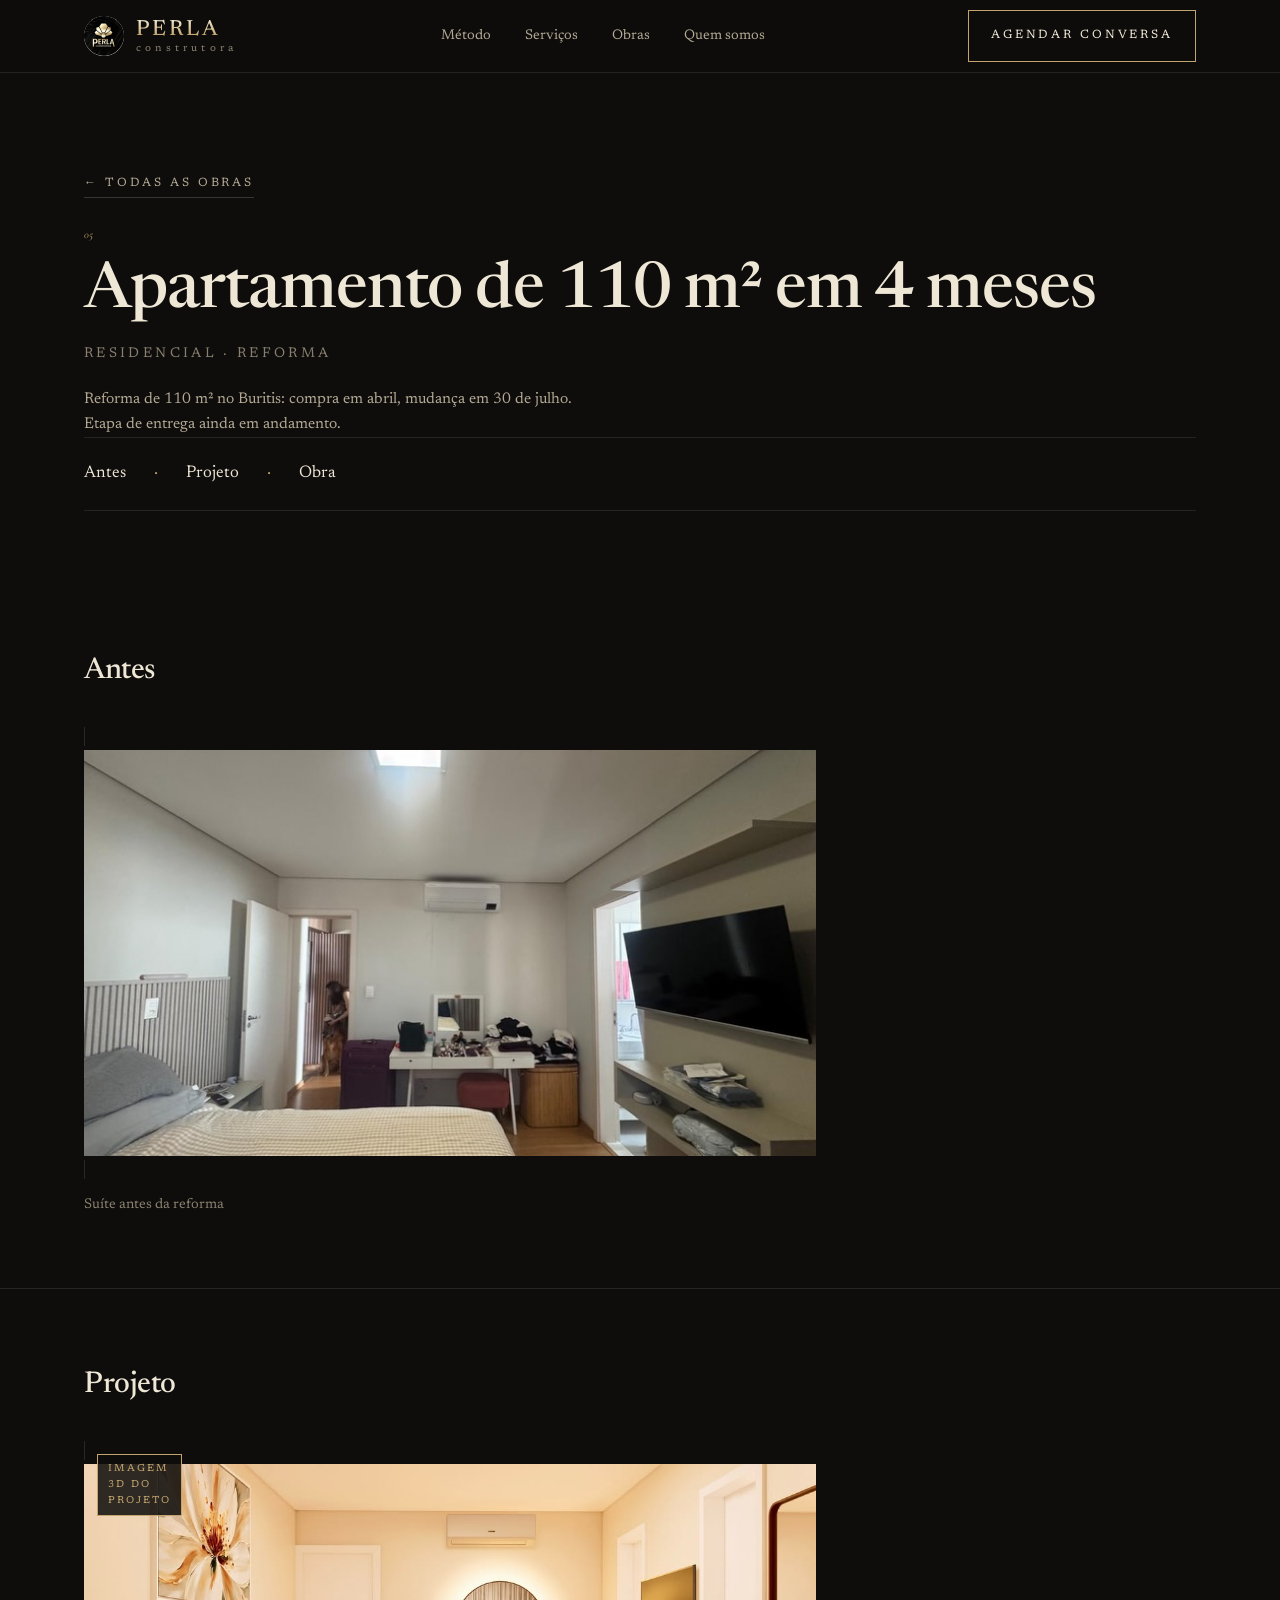
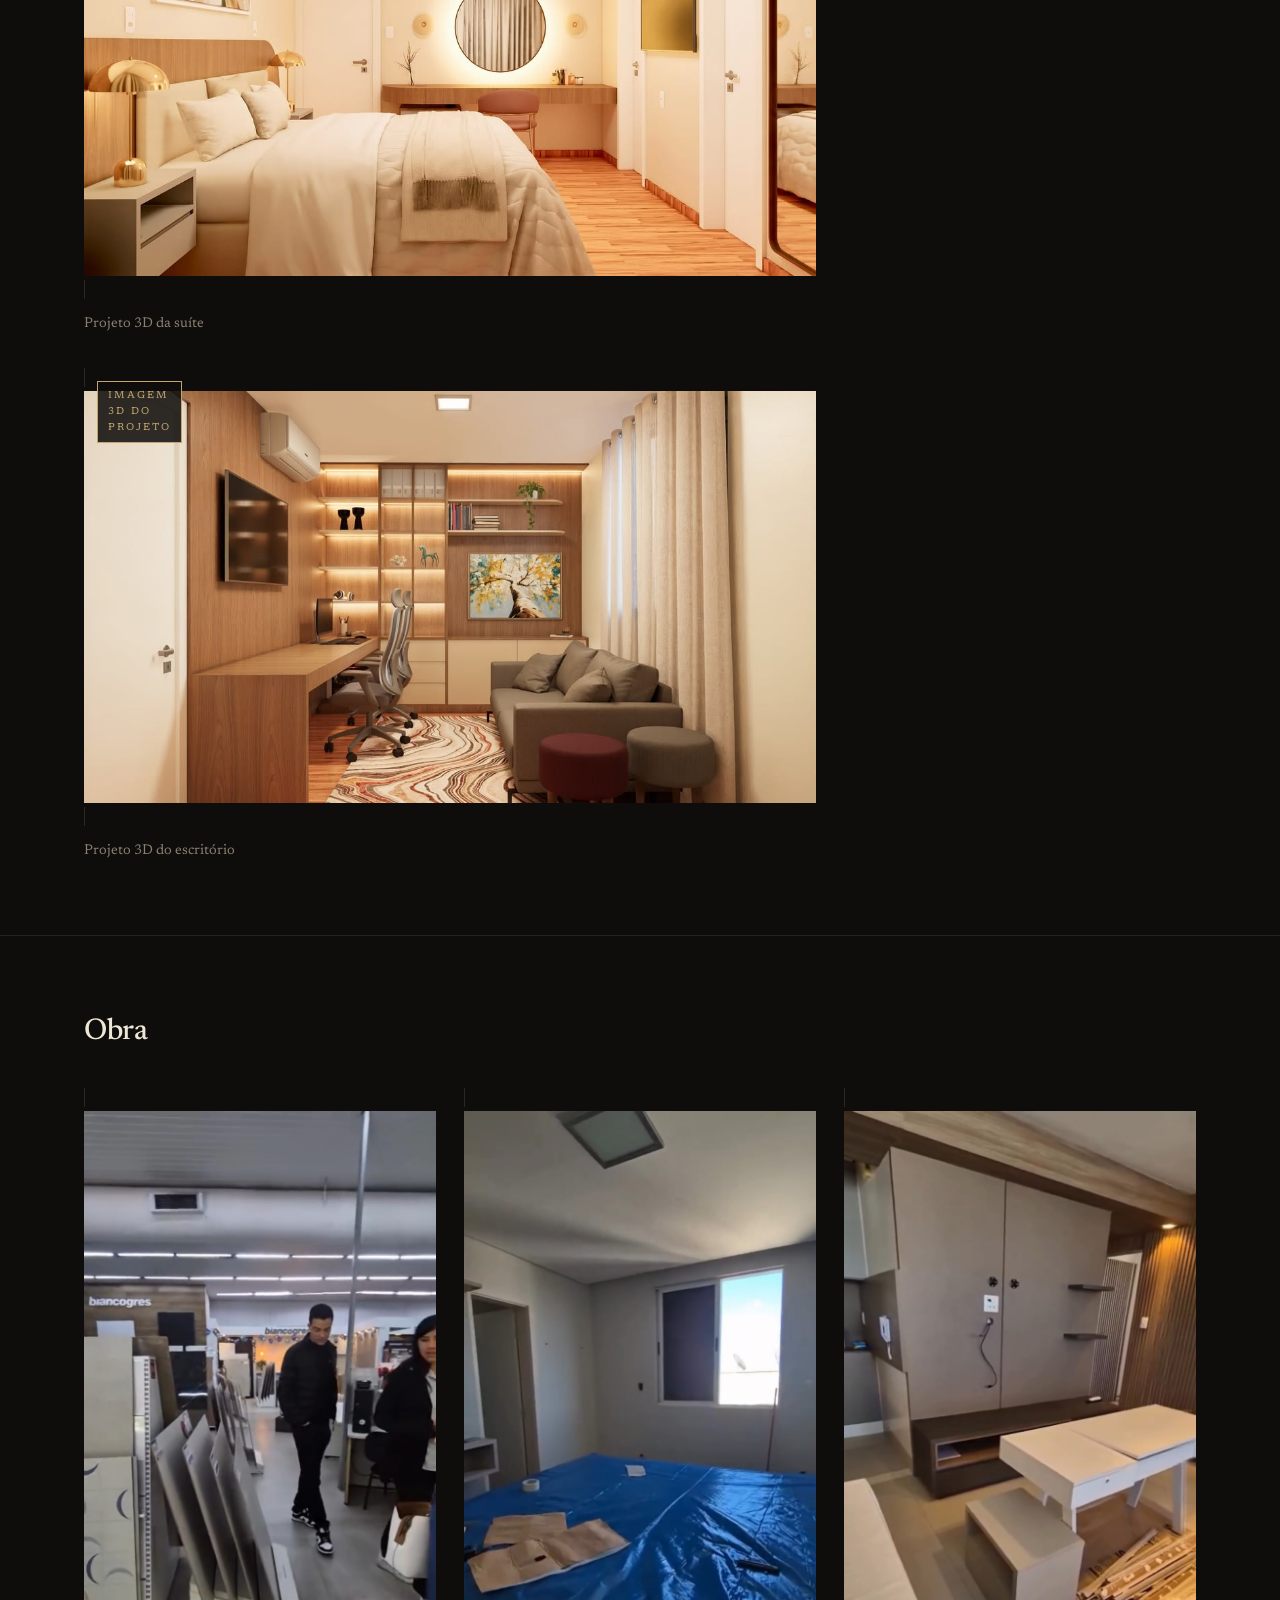
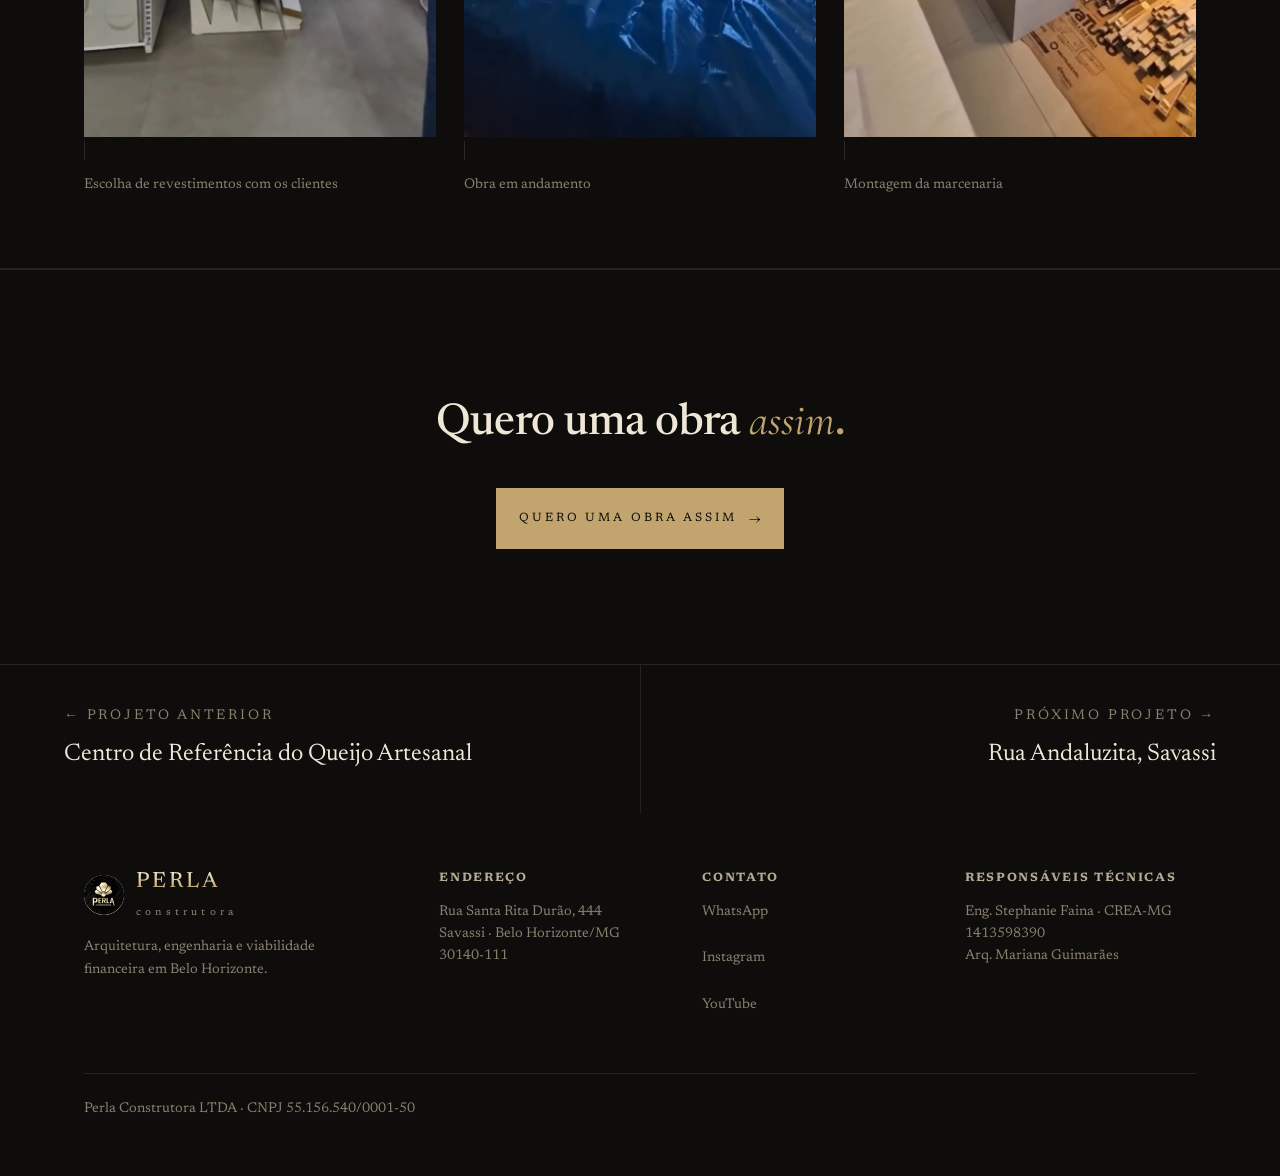
==== obras/apartamento-110m2-buritis/index.html @ ca236e44 "Implementa páginas de projeto (/obras/{slug}) e corrige mistura de fotos apontada pela Stephanie - p" ====
<!doctype html>
<html lang="pt-BR">
<head>
<meta charset="utf-8">
<meta name="viewport" content="width=device-width, initial-scale=1, viewport-fit=cover">
<meta name="robots" content="noindex, nofollow">
<title>Apartamento de 110 m² em 4 meses | Perla Construtora</title>
<meta name="description" content="Reforma de 110 m² no Buritis: compra em abril, mudança em 30 de julho. Etapa de entrega ainda em andamento.">
<meta name="theme-color" content="#0E0D0C">
<link rel="icon" type="image/png" sizes="32x32" href="../../assets/img/brand/favicon-32.png">
<link rel="apple-touch-icon" sizes="180x180" href="../../assets/img/brand/favicon-180.png">
<link rel="preconnect" href="https://fonts.googleapis.com">
<link rel="preconnect" href="https://fonts.gstatic.com" crossorigin>
<link rel="stylesheet" href="https://fonts.googleapis.com/css2?family=Cormorant+Garamond:ital,wght@1,400;1,500&family=Newsreader:ital,opsz,wght@0,6..72,400;0,6..72,500;0,6..72,600;1,6..72,400&display=swap">
<link rel="stylesheet" href="../../assets/css/obra.css">
</head>
<body>
<nav class="nav" aria-label="Principal">
  <div class="shell">
    <a href="../../index.html" class="wordmark" aria-label="Perla Construtora">
      <picture><source srcset="../../assets/img/brand/logo-perla-icon.webp" type="image/webp"><img src="../../assets/img/brand/logo-perla-icon.jpg" alt="Perla Construtora" width="40" height="40" loading="eager"></picture>
      <span class="txt"><b>PERLA</b><span class="sub">construtora</span></span>
    </a>
    <ul>
      <li><a href="../../index.html#metodo">Método</a></li>
      <li><a href="../../index.html#servicos">Serviços</a></li>
      <li><a href="../../index.html#obras">Obras</a></li>
      <li><a href="../../index.html#quem-somos">Quem somos</a></li>
    </ul>
    <a class="btn" href="https://wa.me/5531999203886" target="_blank" rel="noopener">Agendar conversa</a>
    <button class="nav-burger" type="button" aria-expanded="false" aria-controls="nav-mobile" aria-label="Abrir menu"><span></span><span></span><span></span></button>
  </div>
</nav>
<div class="nav-mobile" id="nav-mobile">
  <ul>
    <li><a href="../../index.html#metodo">Método</a></li>
    <li><a href="../../index.html#servicos">Serviços</a></li>
    <li><a href="../../index.html#obras">Obras</a></li>
    <li><a href="../../index.html#quem-somos">Quem somos</a></li>
  </ul>
  <a class="btn solid" href="https://wa.me/5531999203886" target="_blank" rel="noopener">Agendar conversa <span class="arr">→</span></a>
</div>

<header class="obra-topo">
  <div class="shell">
    <a class="link voltar" href="../../index.html#obras">← Todas as obras</a>
    <p class="label dim"><span class="it">05</span></p>
    <h1>Apartamento de 110 m² em 4 meses</h1>
    <span class="t">Residencial · Reforma</span>
    <p class="resumo">Reforma de 110 m² no Buritis: compra em abril, mudança em 30 de julho. Etapa de entrega ainda em andamento.</p>
  </div>
  <div class="shell">
    <nav class="timeline" aria-label="Etapas do projeto">
      <a href="#etapa-antes">Antes</a>
      <span class="dot">·</span>
      <a href="#etapa-projeto">Projeto</a>
      <span class="dot">·</span>
      <a href="#etapa-obra">Obra</a>
    </nav>
  </div>
</header>

<section class="etapa-bloco" id="etapa-antes" data-reveal>
      <div class="shell">
        <h2>Antes</h2>
        <div class="etapa-grid">
        <figure class="h" data-lightbox-index="0">
          <span class="frame"><img src="../../projetos/05-apartamento-110m2-buritis/01-antes-suite-antes-da-reforma.jpg" alt="Apartamento de 110 m² em 4 meses — Suíte antes da reforma" width="720" height="400" loading="lazy"></span>
          <figcaption>Suíte antes da reforma</figcaption>
        </figure>
        </div>
      </div>
    </section>

<section class="etapa-bloco" id="etapa-projeto" data-reveal>
      <div class="shell">
        <h2>Projeto</h2>
        <div class="etapa-grid">
        <figure class="h" data-lightbox-index="1">
          <span class="frame"><span class="selo-3d">Imagem 3D do projeto</span><img src="../../projetos/05-apartamento-110m2-buritis/02-projeto-projeto-3d-da-suite.jpg" alt="Apartamento de 110 m² em 4 meses — Projeto 3D da suíte" width="1080" height="608" loading="eager" fetchpriority="high"></span>
          <figcaption>Projeto 3D da suíte</figcaption>
        </figure>
        <figure class="h" data-lightbox-index="2">
          <span class="frame"><span class="selo-3d">Imagem 3D do projeto</span><img src="../../projetos/05-apartamento-110m2-buritis/03-projeto-projeto-3d-do-escritorio.jpg" alt="Apartamento de 110 m² em 4 meses — Projeto 3D do escritório" width="1080" height="608" loading="lazy"></span>
          <figcaption>Projeto 3D do escritório</figcaption>
        </figure>
        </div>
      </div>
    </section>

<section class="etapa-bloco" id="etapa-obra" data-reveal>
      <div class="shell">
        <h2>Obra</h2>
        <div class="etapa-grid">
        <figure class="v" data-lightbox-index="3">
          <span class="frame"><img src="../../projetos/05-apartamento-110m2-buritis/04-obra-escolha-de-revestimentos-com-os-clientes.jpg" alt="Apartamento de 110 m² em 4 meses — Escolha de revestimentos com os clientes" width="720" height="1280" loading="lazy"></span>
          <figcaption>Escolha de revestimentos com os clientes</figcaption>
        </figure>
        <figure class="v" data-lightbox-index="4">
          <span class="frame"><img src="../../projetos/05-apartamento-110m2-buritis/05-obra-obra-em-andamento.jpg" alt="Apartamento de 110 m² em 4 meses — Obra em andamento" width="720" height="1280" loading="lazy"></span>
          <figcaption>Obra em andamento</figcaption>
        </figure>
        <figure class="v" data-lightbox-index="5">
          <span class="frame"><img src="../../projetos/05-apartamento-110m2-buritis/06-obra-montagem-da-marcenaria.jpg" alt="Apartamento de 110 m² em 4 meses — Montagem da marcenaria" width="720" height="1280" loading="lazy"></span>
          <figcaption>Montagem da marcenaria</figcaption>
        </figure>
        </div>
      </div>
    </section>

<section class="obra-cta">
  <div class="shell" data-reveal>
    <h2>Quero uma obra <span class="it">assim</span><span class="dot">.</span></h2>
    <a class="btn solid" href="https://wa.me/5531999203886" target="_blank" rel="noopener">Quero uma obra assim <span class="arr">→</span></a>
  </div>
</section>

<nav class="obra-prox" aria-label="Outros projetos">
  <a href="../centro-referencia-queijo-artesanal/index.html"><span class="lbl">← Projeto anterior</span><span class="tt">Centro de Referência do Queijo Artesanal</span></a>
  <a href="../rua-andaluzita-savassi/index.html"><span class="lbl">Próximo projeto →</span><span class="tt">Rua Andaluzita, Savassi</span></a>
</nav>

<footer>
  <div class="shell">
    <div><a href="../../index.html" class="wordmark"><picture><source srcset="../../assets/img/brand/logo-perla-icon.webp" type="image/webp"><img src="../../assets/img/brand/logo-perla-icon.jpg" alt="Perla Construtora" width="40" height="40" loading="lazy"></picture><span class="txt"><b>PERLA</b><span class="sub">construtora</span></span></a><p style="margin-top:18px;max-width:30ch">Arquitetura, engenharia e viabilidade financeira em Belo Horizonte.</p></div>
    <div><b>Endereço</b>Rua Santa Rita Durão, 444<br>Savassi · Belo Horizonte/MG<br>30140-111</div>
    <div><b>Contato</b><a href="https://wa.me/5531999203886" target="_blank" rel="noopener">WhatsApp</a><br><a href="https://www.instagram.com/perlaconstrutora/" target="_blank" rel="noopener">Instagram</a><br><a href="https://youtube.com/@perlaconstrutora" target="_blank" rel="noopener">YouTube</a></div>
    <div><b>Responsáveis técnicas</b>Eng. Stephanie Faina · CREA-MG 1413598390<br>Arq. Mariana Guimarães</div>
    <div class="legal"><span>Perla Construtora LTDA · CNPJ 55.156.540/0001-50</span></div>
  </div>
</footer>

<div class="lightbox" id="lightbox" role="dialog" aria-modal="true" aria-label="Galeria em tela cheia">
  <button class="fechar" type="button" aria-label="Fechar">✕</button>
  <button class="seta prev" type="button" aria-label="Foto anterior">‹</button>
  <figure>
    <img id="lightbox-img" alt="">
    <figcaption id="lightbox-caption"><span id="lightbox-legenda"></span><span class="etapa" id="lightbox-etapa"></span></figcaption>
  </figure>
  <button class="seta next" type="button" aria-label="Próxima foto">›</button>
  <div class="contador" id="lightbox-contador"></div>
</div>

<script id="fotos-data" type="application/json">[{"src":"../../projetos/05-apartamento-110m2-buritis/01-antes-suite-antes-da-reforma.jpg","legenda":"Suíte antes da reforma","etapa":"Antes"},{"src":"../../projetos/05-apartamento-110m2-buritis/02-projeto-projeto-3d-da-suite.jpg","legenda":"Projeto 3D da suíte","etapa":"Projeto"},{"src":"../../projetos/05-apartamento-110m2-buritis/03-projeto-projeto-3d-do-escritorio.jpg","legenda":"Projeto 3D do escritório","etapa":"Projeto"},{"src":"../../projetos/05-apartamento-110m2-buritis/04-obra-escolha-de-revestimentos-com-os-clientes.jpg","legenda":"Escolha de revestimentos com os clientes","etapa":"Obra"},{"src":"../../projetos/05-apartamento-110m2-buritis/05-obra-obra-em-andamento.jpg","legenda":"Obra em andamento","etapa":"Obra"},{"src":"../../projetos/05-apartamento-110m2-buritis/06-obra-montagem-da-marcenaria.jpg","legenda":"Montagem da marcenaria","etapa":"Obra"}]</script>
<script>
// Revelação ao rolar — mesmo mecanismo do index.html
if (window.matchMedia('(prefers-reduced-motion: no-preference)').matches && 'IntersectionObserver' in window) {
  var io = new IntersectionObserver(function (entries) {
    entries.forEach(function (entry) {
      if (entry.isIntersecting) { entry.target.classList.add('in'); io.unobserve(entry.target); }
    });
  }, { threshold: 0.1, rootMargin: '0px 0px -8% 0px' });
  document.querySelectorAll('[data-reveal]').forEach(function (el) { io.observe(el); });
} else {
  document.querySelectorAll('[data-reveal]').forEach(function (el) { el.classList.add('in'); });
}
</script>
<script>
// Menu mobile — idêntico ao index.html
(function () {
  var burger = document.querySelector('.nav-burger');
  var panel = document.getElementById('nav-mobile');
  if (!burger || !panel) return;
  function close() { burger.setAttribute('aria-expanded', 'false'); panel.classList.remove('open'); document.body.classList.remove('nav-open'); }
  function open() { burger.setAttribute('aria-expanded', 'true'); panel.classList.add('open'); document.body.classList.add('nav-open'); }
  burger.addEventListener('click', function () { if (panel.classList.contains('open')) close(); else open(); });
  panel.querySelectorAll('a').forEach(function (a) { a.addEventListener('click', close); });
  document.addEventListener('keydown', function (e) { if (e.key === 'Escape') close(); });
  document.addEventListener('click', function (e) { if (panel.classList.contains('open') && !panel.contains(e.target) && e.target !== burger && !burger.contains(e.target)) close(); });
  window.addEventListener('resize', function () { if (window.innerWidth > 900) close(); });
})();
</script>
<script>
// Lightbox — tela cheia, setas + teclado, Esc fecha, contador "n / total", legenda e etapa.
(function () {
  var fotos = JSON.parse(document.getElementById('fotos-data').textContent);
  var lb = document.getElementById('lightbox');
  var img = document.getElementById('lightbox-img');
  var legenda = document.getElementById('lightbox-legenda');
  var etapaEl = document.getElementById('lightbox-etapa');
  var contador = document.getElementById('lightbox-contador');
  var atual = 0;

  function mostrar(i) {
    atual = (i + fotos.length) % fotos.length;
    var f = fotos[atual];
    img.src = f.src;
    img.alt = f.legenda;
    legenda.textContent = f.legenda;
    etapaEl.textContent = f.etapa;
    contador.textContent = (atual + 1) + ' / ' + fotos.length;
  }
  function abrir(i) { mostrar(i); lb.classList.add('open'); document.body.classList.add('nav-open'); }
  function fechar() { lb.classList.remove('open'); document.body.classList.remove('nav-open'); }

  document.querySelectorAll('[data-lightbox-index]').forEach(function (fig) {
    fig.querySelector('img').addEventListener('click', function () {
      abrir(parseInt(fig.getAttribute('data-lightbox-index'), 10));
    });
  });
  lb.querySelector('.fechar').addEventListener('click', fechar);
  lb.querySelector('.prev').addEventListener('click', function () { mostrar(atual - 1); });
  lb.querySelector('.next').addEventListener('click', function () { mostrar(atual + 1); });
  lb.addEventListener('click', function (e) { if (e.target === lb) fechar(); });
  document.addEventListener('keydown', function (e) {
    if (!lb.classList.contains('open')) return;
    if (e.key === 'Escape') fechar();
    if (e.key === 'ArrowLeft') mostrar(atual - 1);
    if (e.key === 'ArrowRight') mostrar(atual + 1);
  });
})();
</script>
</body>
</html>
---- assets/css/obra.css ----
/* ============ SISTEMA PERLA · páginas de projeto (/obras/{slug}) ============ */
/* Tokens e nav/footer/botão são os mesmos do index.html — copiados aqui porque o site não usa
   build step nem CSS compartilhado por import; qualquer mudança de marca no index.html precisa
   ser replicada aqui manualmente (ver CLAUDE.md / PROGRESS.md). */
:root{
  color-scheme: dark;
  --onix:#0E0D0C; --onix-2:#141210;
  --perola:#EFE7D6; --perola-2:#B3A994; --perola-3:#89806F;
  --ouro:#C2A56E; --ouro-deep:#9C8A5E;
  --linha:rgba(239,231,214,.10); --linha-2:rgba(239,231,214,.18);
  --display:"Newsreader", "Iowan Old Style", Georgia, serif;
  --num:"Cormorant Garamond", "Iowan Old Style", Georgia, serif;
  --gutter:clamp(20px,5vw,72px);
  --max:1240px;
  --fs-support:15.5px;
  --fs-meta:14px;
}
*{box-sizing:border-box}
html{scroll-behavior:smooth}
body{margin:0;background:var(--onix);color:var(--perola);font-family:var(--display);font-size:17px;line-height:1.6;-webkit-font-smoothing:antialiased;text-rendering:optimizeLegibility}
a{color:inherit;text-decoration:none}
p{margin:0}
h1,h2,h3{margin:0;font-weight:500;text-wrap:balance;letter-spacing:-.015em}
img{max-width:100%;display:block}
.shell{max-width:var(--max);margin:0 auto;padding-inline:var(--gutter)}
.label{font-size:11px;letter-spacing:.32em;text-transform:uppercase;color:var(--perola);font-weight:500}
.label.dim{color:var(--perola-3)}
.it{font-family:var(--num);font-style:italic;font-weight:400;color:var(--ouro);letter-spacing:0}
.dot{color:var(--ouro)}
:focus-visible{outline:1px solid var(--ouro);outline-offset:4px}

/* ============ NAV (idêntico ao index.html) ============ */
.nav{position:sticky;top:env(safe-area-inset-top,0px);z-index:10;background:rgba(14,13,12,.82);backdrop-filter:blur(10px);-webkit-backdrop-filter:blur(10px);border-bottom:1px solid var(--linha)}
.nav .shell{display:flex;align-items:center;justify-content:space-between;gap:24px;height:72px}
.wordmark{display:flex;align-items:center;gap:12px}
.wordmark img{width:40px;height:40px;border-radius:50%;flex:0 0 auto;object-fit:cover}
.wordmark .txt{display:grid;line-height:1;gap:3px}
.wordmark b{font-weight:500;font-size:22px;letter-spacing:.14em;background:linear-gradient(180deg,#F3ECD4,var(--ouro) 75%,var(--ouro-deep));-webkit-background-clip:text;background-clip:text;color:transparent}
.wordmark .sub{font-size:10px;letter-spacing:.42em;color:var(--perola-3);text-transform:lowercase}
.nav ul{display:flex;gap:34px;list-style:none;margin:0;padding:0;font-size:14px;color:var(--perola-2)}
.nav ul a{transition:color .3s ease}
.nav ul a:hover{color:var(--perola)}
.btn{display:inline-flex;align-items:center;gap:12px;font-size:12px;letter-spacing:.24em;text-transform:uppercase;padding:15px 22px;border:1px solid var(--ouro);color:var(--perola);transition:background .35s ease,color .35s ease}
.btn:hover{background:var(--ouro);color:var(--onix)}
.btn.solid{background:var(--ouro);color:var(--onix)}
.btn.solid:hover{background:var(--perola)}
.btn .arr{font-family:var(--num);font-style:italic;font-size:18px;letter-spacing:0;text-transform:none}
.link{font-size:12px;letter-spacing:.24em;text-transform:uppercase;color:var(--perola-2);border-bottom:1px solid var(--linha-2);padding-bottom:4px;transition:color .3s ease,border-color .3s ease}
.link:hover{color:var(--perola);border-color:var(--ouro)}
.nav-burger{display:none;flex-direction:column;justify-content:center;align-items:center;gap:5px;width:40px;height:40px;padding:0;margin:0;background:none;border:0;cursor:pointer;flex:0 0 auto}
.nav-burger span{display:block;width:20px;height:1.5px;background:var(--perola);transition:transform .3s cubic-bezier(.2,.7,.1,1),opacity .25s ease}
.nav-burger[aria-expanded="true"] span:nth-child(1){transform:translateY(6.5px) rotate(45deg)}
.nav-burger[aria-expanded="true"] span:nth-child(2){opacity:0}
.nav-burger[aria-expanded="true"] span:nth-child(3){transform:translateY(-6.5px) rotate(-45deg)}
.nav-mobile{display:none;position:fixed;left:0;right:0;top:73px;bottom:0;z-index:9;background:rgba(14,13,12,.98);backdrop-filter:blur(14px);-webkit-backdrop-filter:blur(14px);padding:8px var(--gutter) 32px;overflow-y:auto}
.nav-mobile.open{display:block}
.nav-mobile ul{display:block;list-style:none;margin:0;padding:0}
.nav-mobile li{border-bottom:1px solid var(--linha)}
.nav-mobile ul a{display:block;padding:20px 2px;font-family:var(--display);font-size:clamp(22px,6vw,28px);color:var(--perola)}
.nav-mobile .btn{margin-top:28px;justify-content:center;width:100%}
body.nav-open{overflow:hidden}
@media (max-width:900px){.nav>.shell>ul,.nav>.shell>.btn{display:none}.nav-burger{display:flex}}
@media (max-width:480px){.nav .btn{padding:11px 14px;font-size:10px;letter-spacing:.18em}}

/* ============ TOPO DO PROJETO ============ */
.obra-topo{padding-block:clamp(48px,8vw,96px) clamp(40px,6vw,64px)}
.obra-topo .voltar{display:inline-flex;align-items:center;gap:8px;margin-bottom:28px}
.obra-topo h1{font-size:clamp(34px,5.4vw,64px);line-height:1.04;margin-top:14px}
.obra-topo .t{display:block;margin-top:18px;font-size:var(--fs-meta);letter-spacing:.24em;text-transform:uppercase;color:var(--perola-3)}
.obra-topo .resumo{margin-top:22px;max-width:56ch;color:var(--perola-2);font-size:var(--fs-support)}

/* ============ LINHA DO TEMPO ============ */
.timeline{display:flex;flex-wrap:wrap;gap:10px 28px;padding-block:22px;border-block:1px solid var(--linha)}
.timeline button{background:none;border:0;padding:0;margin:0;cursor:pointer;font-family:var(--display);color:var(--perola-3);font-size:15px;display:inline-flex;align-items:center;gap:8px;transition:color .3s ease}
.timeline button::before{content:"";width:6px;height:6px;border-radius:50%;background:currentColor;opacity:.55}
.timeline button:hover{color:var(--ouro)}

/* ============ GALERIA POR ETAPA ============ */
.etapa-bloco{padding-block:clamp(40px,6vw,72px);border-bottom:1px solid var(--linha);scroll-margin-top:96px}
.etapa-bloco:last-of-type{border-bottom:0}
.etapa-bloco h2{font-size:clamp(22px,2.6vw,30px);margin-bottom:28px}
.etapa-grid{display:grid;grid-template-columns:repeat(3,1fr);gap:clamp(16px,2.4vw,28px)}
.etapa-grid figure{margin:0;grid-column:span 3}
.etapa-grid figure.v{grid-column:span 1}
.etapa-grid figure.h{grid-column:span 2}
@media (max-width:720px){.etapa-grid figure.v,.etapa-grid figure.h{grid-column:span 3}}
.etapa-grid .frame{position:relative;background:var(--onix-2);border:1px solid var(--linha)}
.etapa-grid img{width:100%;height:auto;cursor:zoom-in}
.etapa-grid figcaption{margin-top:10px;font-size:var(--fs-meta);color:var(--perola-3)}
.selo-3d{position:absolute;top:12px;left:12px;z-index:2;background:rgba(14,13,12,.86);border:1px solid var(--ouro);color:var(--ouro);font-size:10px;letter-spacing:.2em;text-transform:uppercase;padding:6px 10px}

/* Rua Andaluzita e qualquer etapa cujas fotos sejam pequenas (frame de vídeo, <=480px de largura):
   grade de miniaturas densa, nunca em destaque largo — regra explícita da especificação. */
.etapa-grid.mini{grid-template-columns:repeat(auto-fill,minmax(140px,1fr))}
.etapa-grid.mini figure{grid-column:span 1 !important}

/* ============ CTA FINAL ============ */
.obra-cta{padding-block:clamp(64px,9vw,120px);text-align:center;border-top:1px solid var(--linha)}
.obra-cta h2{font-size:clamp(28px,4vw,44px)}
.obra-cta .btn{margin-top:28px}

/* ============ NAV PROJETO ANTERIOR / PRÓXIMO ============ */
.obra-prox{display:grid;grid-template-columns:1fr 1fr;border-top:1px solid var(--linha)}
.obra-prox a{padding:clamp(24px,4vw,40px) var(--gutter);transition:background .3s ease}
.obra-prox a:hover{background:var(--onix-2)}
.obra-prox a:last-child{text-align:right;border-left:1px solid var(--linha)}
.obra-prox .lbl{display:block;font-size:var(--fs-meta);letter-spacing:.2em;text-transform:uppercase;color:var(--perola-3);margin-bottom:8px}
.obra-prox .tt{font-size:clamp(18px,2.4vw,24px)}
@media (max-width:600px){.obra-prox{grid-template-columns:1fr}.obra-prox a:last-child{border-left:0;border-top:1px solid var(--linha);text-align:left}}

/* ============ LIGHTBOX ============ */
.lightbox{position:fixed;inset:0;z-index:50;display:none;background:rgba(14,13,12,.97);backdrop-filter:blur(6px)}
.lightbox.open{display:flex;align-items:center;justify-content:center}
.lightbox figure{margin:0;max-width:min(94vw,1100px);max-height:88vh;text-align:center}
.lightbox img{max-width:100%;max-height:78vh;width:auto;height:auto;margin:0 auto;object-fit:contain}
.lightbox figcaption{margin-top:14px;color:var(--perola-2);font-size:var(--fs-support)}
.lightbox figcaption .etapa{color:var(--perola-3);text-transform:uppercase;letter-spacing:.2em;font-size:var(--fs-meta);display:block;margin-top:4px}
.lightbox .fechar,.lightbox .seta{position:absolute;background:none;border:0;color:var(--perola);cursor:pointer;padding:14px;font-family:var(--num);font-style:italic}
.lightbox .fechar{top:8px;right:8px;font-size:28px}
.lightbox .seta{top:50%;transform:translateY(-50%);font-size:40px}
.lightbox .seta.prev{left:4px}
.lightbox .seta.next{right:4px}
.lightbox .contador{position:absolute;bottom:18px;left:50%;transform:translateX(-50%);font-size:var(--fs-meta);color:var(--perola-3);letter-spacing:.1em}
@media (max-width:600px){.lightbox .seta{font-size:30px;padding:10px}}

/* ============ RODAPÉ (idêntico ao index.html) ============ */
footer{padding-block:56px}
footer .shell{display:grid;grid-template-columns:1.4fr 1fr 1fr 1fr;gap:32px;font-size:var(--fs-meta);color:var(--perola-3)}
footer b{display:block;color:var(--perola-2);font-size:12px;letter-spacing:.14em;text-transform:uppercase;margin-bottom:12px}
footer a{display:block;margin-top:2px;transition:color .3s ease}
footer a:hover{color:var(--perola)}
footer .legal{grid-column:1/-1;display:flex;justify-content:space-between;flex-wrap:wrap;gap:8px;margin-top:24px;padding-top:24px;border-top:1px solid var(--linha)}
@media (max-width:820px){footer .shell{grid-template-columns:1fr 1fr}}
@media (max-width:480px){footer .shell{grid-template-columns:1fr}}

/* reveal ao rolar — mesmo mecanismo do index.html */
[data-reveal]{opacity:0;transform:translateY(18px);transition:opacity .7s cubic-bezier(.2,.7,.1,1),transform .7s cubic-bezier(.2,.7,.1,1)}
[data-reveal].in{opacity:1;transform:none}
@media (prefers-reduced-motion:reduce){[data-reveal]{opacity:1;transform:none;transition:none}}
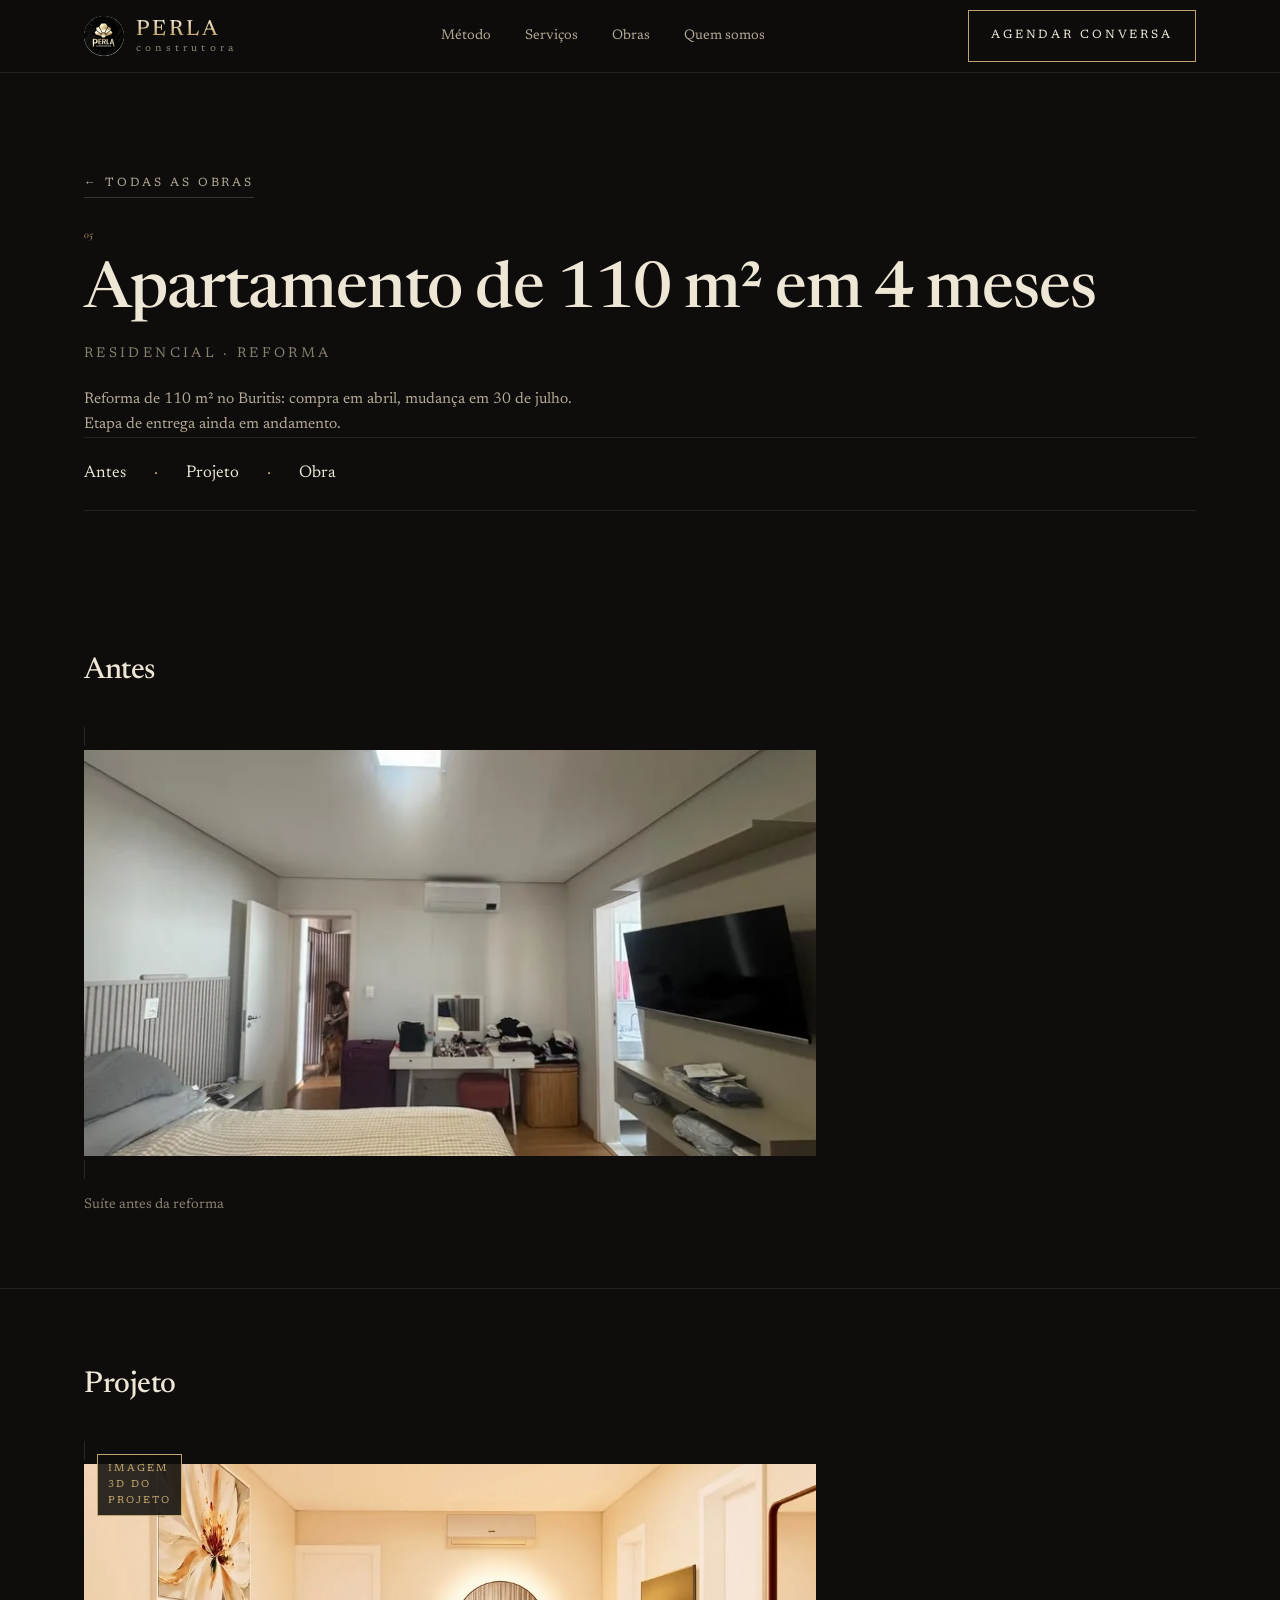
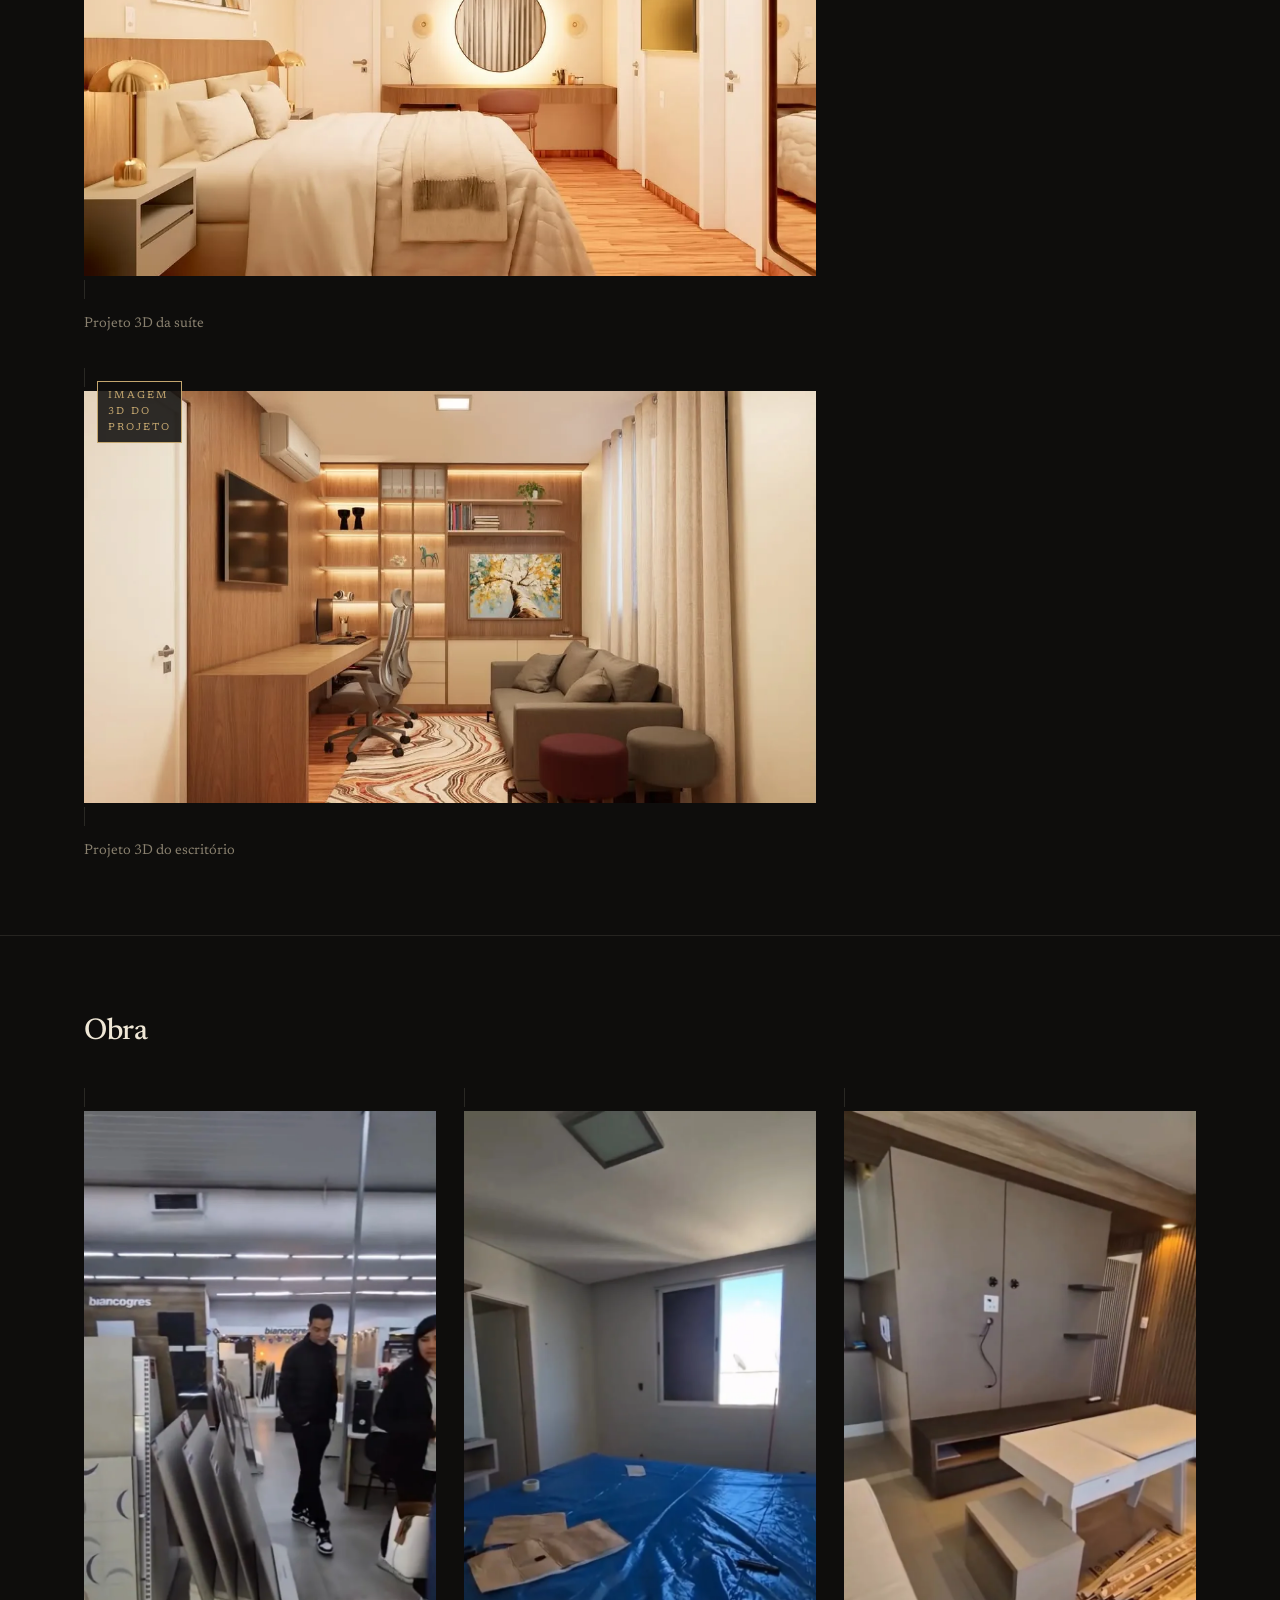
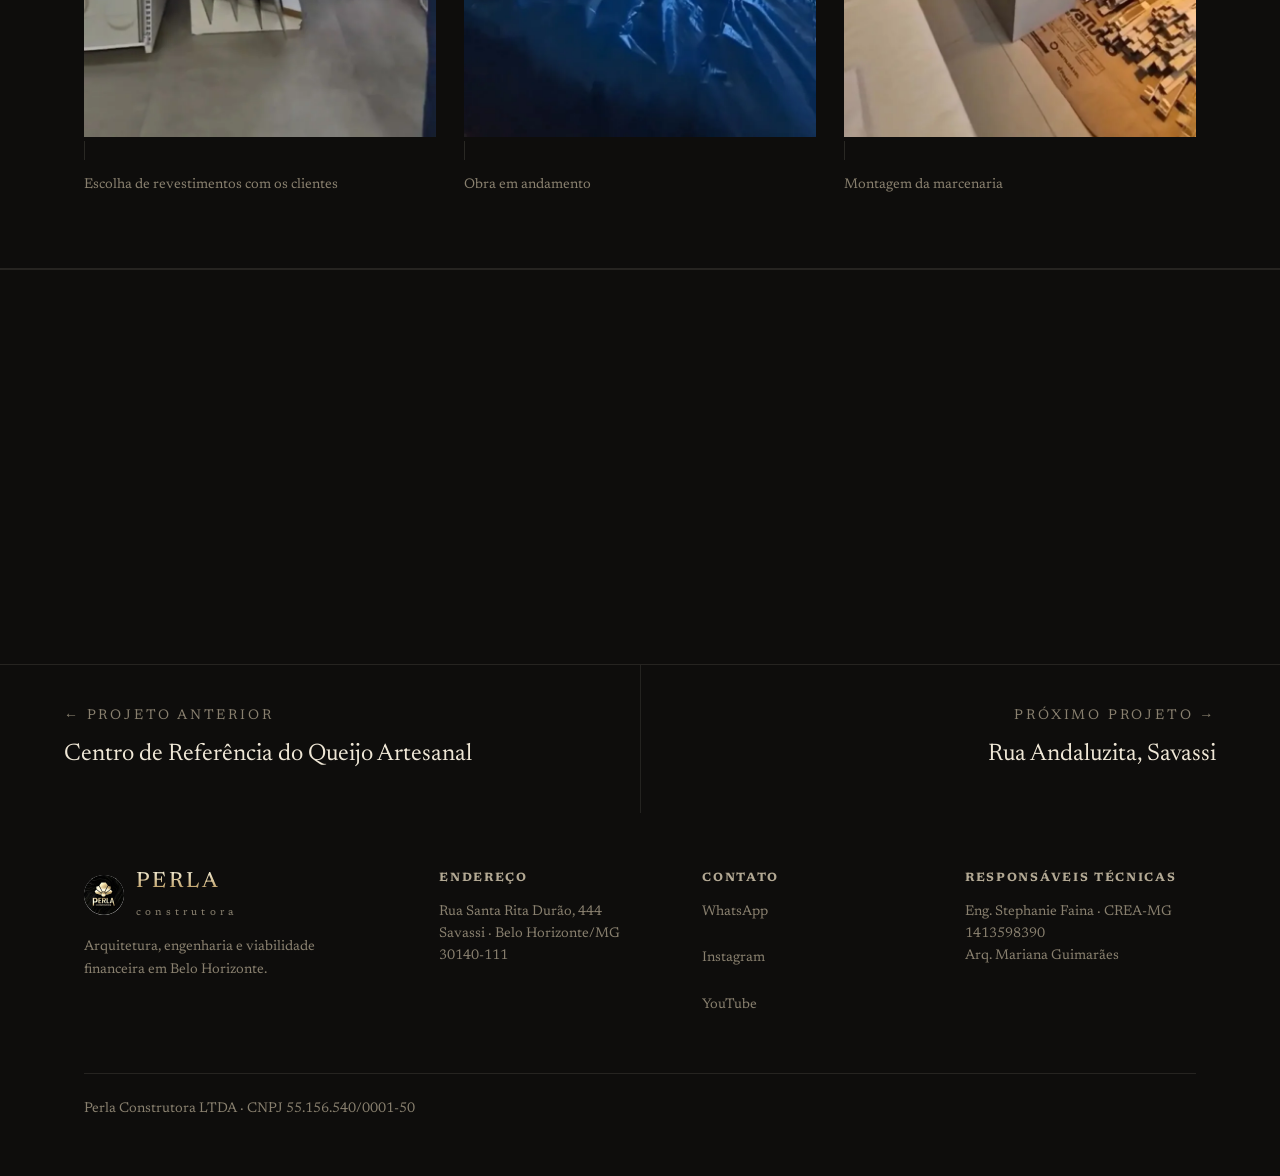
==== commit 093ba3b4: "Varredura completa: corrige bug de UX no lightbox, adiciona WebP nas fotos de projeto, hardening e R" ====
--- a/obras/apartamento-110m2-buritis/index.html
+++ b/obras/apartamento-110m2-buritis/index.html
@@ -65,7 +65,7 @@
         <h2>Antes</h2>
         <div class="etapa-grid">
         <figure class="h" data-lightbox-index="0">
-          <span class="frame"><img src="../../projetos/05-apartamento-110m2-buritis/01-antes-suite-antes-da-reforma.jpg" alt="Apartamento de 110 m² em 4 meses — Suíte antes da reforma" width="720" height="400" loading="lazy"></span>
+          <span class="frame"><picture><source srcset="../../projetos/05-apartamento-110m2-buritis/01-antes-suite-antes-da-reforma.webp" type="image/webp"><img src="../../projetos/05-apartamento-110m2-buritis/01-antes-suite-antes-da-reforma.jpg" alt="Apartamento de 110 m² em 4 meses — Suíte antes da reforma" width="720" height="400" loading="lazy"></picture></span>
           <figcaption>Suíte antes da reforma</figcaption>
         </figure>
         </div>
@@ -77,11 +77,11 @@
         <h2>Projeto</h2>
         <div class="etapa-grid">
         <figure class="h" data-lightbox-index="1">
-          <span class="frame"><span class="selo-3d">Imagem 3D do projeto</span><img src="../../projetos/05-apartamento-110m2-buritis/02-projeto-projeto-3d-da-suite.jpg" alt="Apartamento de 110 m² em 4 meses — Projeto 3D da suíte" width="1080" height="608" loading="eager" fetchpriority="high"></span>
+          <span class="frame"><span class="selo-3d">Imagem 3D do projeto</span><picture><source srcset="../../projetos/05-apartamento-110m2-buritis/02-projeto-projeto-3d-da-suite.webp" type="image/webp"><img src="../../projetos/05-apartamento-110m2-buritis/02-projeto-projeto-3d-da-suite.jpg" alt="Apartamento de 110 m² em 4 meses — Projeto 3D da suíte" width="1080" height="608" loading="eager" fetchpriority="high"></picture></span>
           <figcaption>Projeto 3D da suíte</figcaption>
         </figure>
         <figure class="h" data-lightbox-index="2">
-          <span class="frame"><span class="selo-3d">Imagem 3D do projeto</span><img src="../../projetos/05-apartamento-110m2-buritis/03-projeto-projeto-3d-do-escritorio.jpg" alt="Apartamento de 110 m² em 4 meses — Projeto 3D do escritório" width="1080" height="608" loading="lazy"></span>
+          <span class="frame"><span class="selo-3d">Imagem 3D do projeto</span><picture><source srcset="../../projetos/05-apartamento-110m2-buritis/03-projeto-projeto-3d-do-escritorio.webp" type="image/webp"><img src="../../projetos/05-apartamento-110m2-buritis/03-projeto-projeto-3d-do-escritorio.jpg" alt="Apartamento de 110 m² em 4 meses — Projeto 3D do escritório" width="1080" height="608" loading="lazy"></picture></span>
           <figcaption>Projeto 3D do escritório</figcaption>
         </figure>
         </div>
@@ -93,15 +93,15 @@
         <h2>Obra</h2>
         <div class="etapa-grid">
         <figure class="v" data-lightbox-index="3">
-          <span class="frame"><img src="../../projetos/05-apartamento-110m2-buritis/04-obra-escolha-de-revestimentos-com-os-clientes.jpg" alt="Apartamento de 110 m² em 4 meses — Escolha de revestimentos com os clientes" width="720" height="1280" loading="lazy"></span>
+          <span class="frame"><picture><source srcset="../../projetos/05-apartamento-110m2-buritis/04-obra-escolha-de-revestimentos-com-os-clientes.webp" type="image/webp"><img src="../../projetos/05-apartamento-110m2-buritis/04-obra-escolha-de-revestimentos-com-os-clientes.jpg" alt="Apartamento de 110 m² em 4 meses — Escolha de revestimentos com os clientes" width="720" height="1280" loading="lazy"></picture></span>
           <figcaption>Escolha de revestimentos com os clientes</figcaption>
         </figure>
         <figure class="v" data-lightbox-index="4">
-          <span class="frame"><img src="../../projetos/05-apartamento-110m2-buritis/05-obra-obra-em-andamento.jpg" alt="Apartamento de 110 m² em 4 meses — Obra em andamento" width="720" height="1280" loading="lazy"></span>
+          <span class="frame"><picture><source srcset="../../projetos/05-apartamento-110m2-buritis/05-obra-obra-em-andamento.webp" type="image/webp"><img src="../../projetos/05-apartamento-110m2-buritis/05-obra-obra-em-andamento.jpg" alt="Apartamento de 110 m² em 4 meses — Obra em andamento" width="720" height="1280" loading="lazy"></picture></span>
           <figcaption>Obra em andamento</figcaption>
         </figure>
         <figure class="v" data-lightbox-index="5">
-          <span class="frame"><img src="../../projetos/05-apartamento-110m2-buritis/06-obra-montagem-da-marcenaria.jpg" alt="Apartamento de 110 m² em 4 meses — Montagem da marcenaria" width="720" height="1280" loading="lazy"></span>
+          <span class="frame"><picture><source srcset="../../projetos/05-apartamento-110m2-buritis/06-obra-montagem-da-marcenaria.webp" type="image/webp"><img src="../../projetos/05-apartamento-110m2-buritis/06-obra-montagem-da-marcenaria.jpg" alt="Apartamento de 110 m² em 4 meses — Montagem da marcenaria" width="720" height="1280" loading="lazy"></picture></span>
           <figcaption>Montagem da marcenaria</figcaption>
         </figure>
         </div>
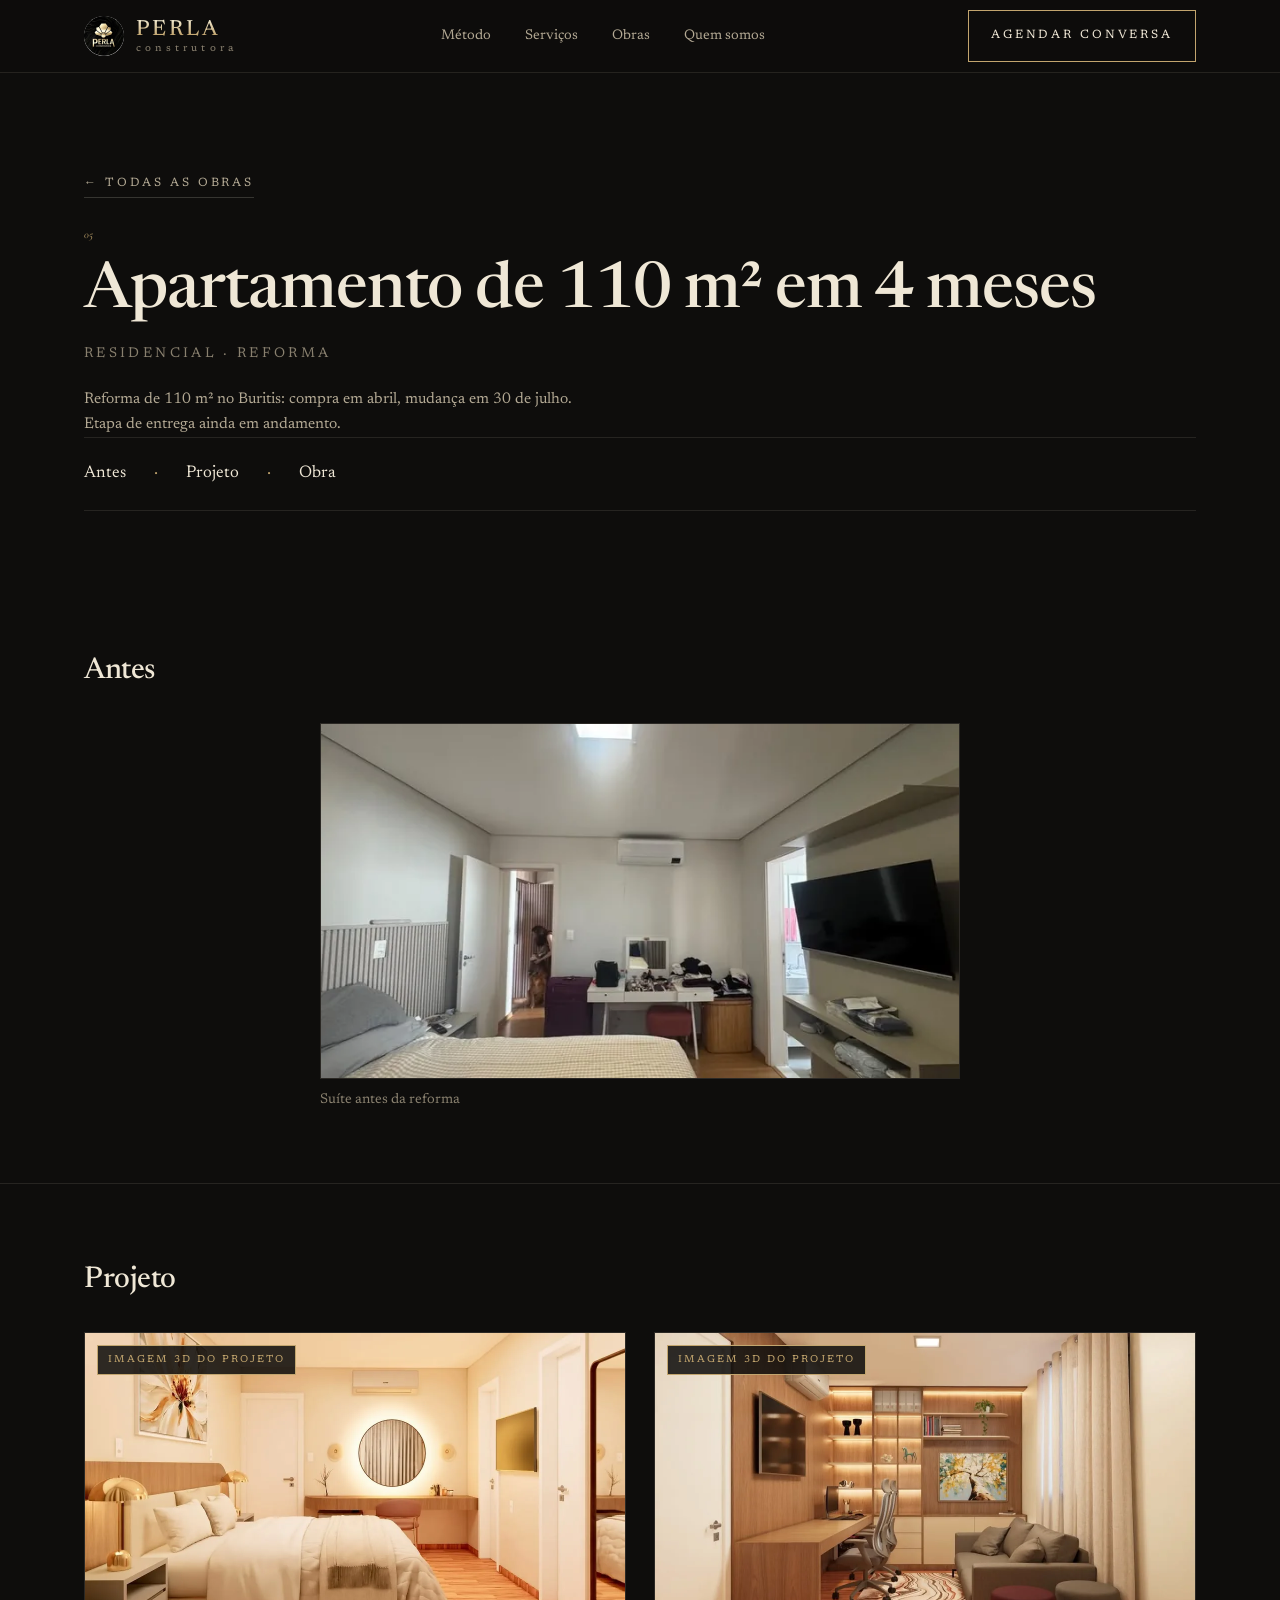
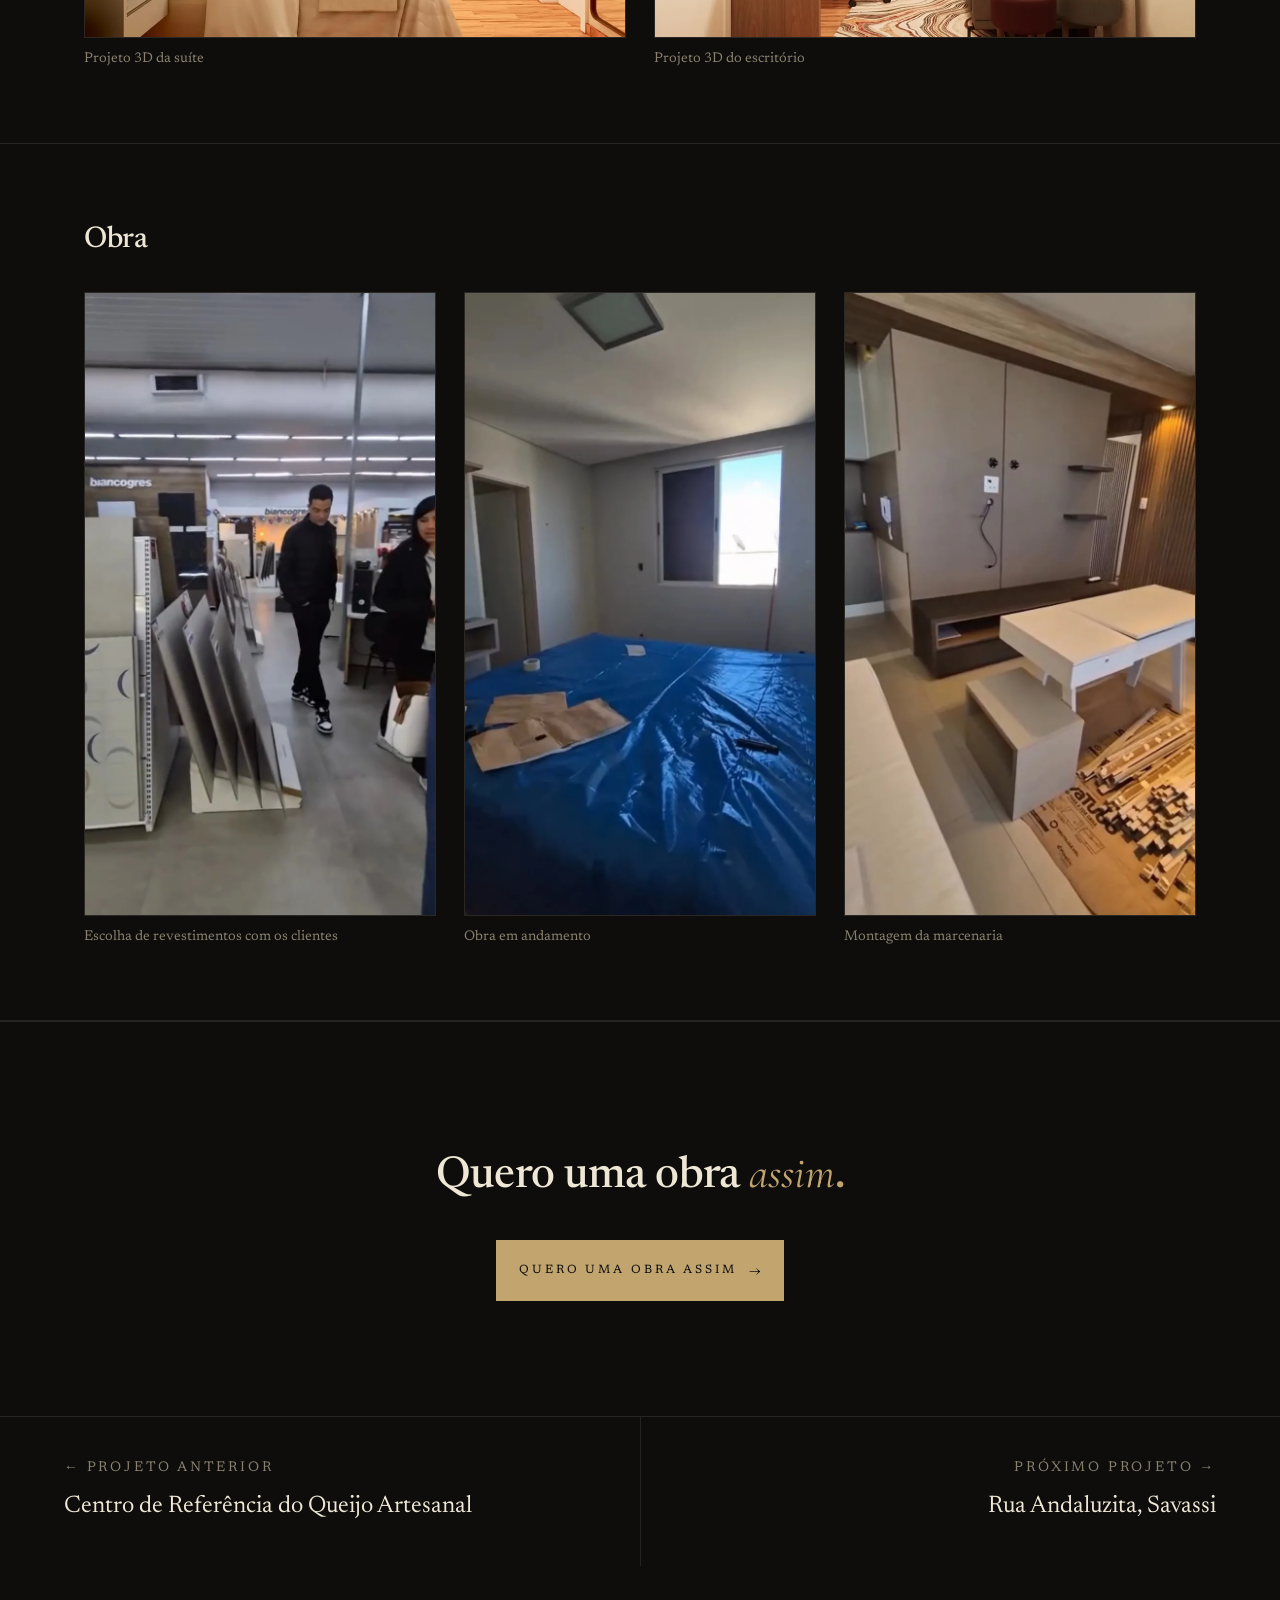
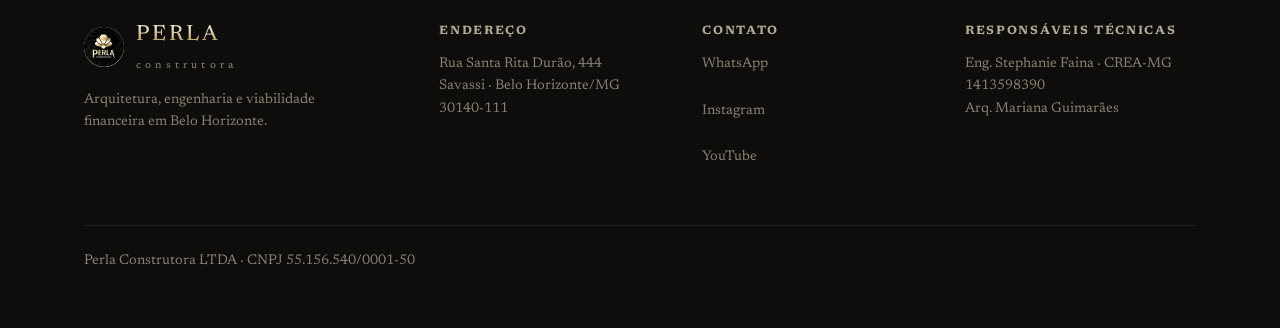
==== commit cd38c3b2: "Reescreve a galeria das páginas de projeto: grade responsiva real, sem depender de animação Bug raiz" ====
--- a/obras/apartamento-110m2-buritis/index.html
+++ b/obras/apartamento-110m2-buritis/index.html
@@ -13,6 +13,7 @@
 <link rel="preconnect" href="https://fonts.gstatic.com" crossorigin>
 <link rel="stylesheet" href="https://fonts.googleapis.com/css2?family=Cormorant+Garamond:ital,wght@1,400;1,500&family=Newsreader:ital,opsz,wght@0,6..72,400;0,6..72,500;0,6..72,600;1,6..72,400&display=swap">
 <link rel="stylesheet" href="../../assets/css/obra.css">
+<noscript><style>[data-reveal]{opacity:1 !important;transform:none !important}</style></noscript>
 </head>
 <body>
 <nav class="nav" aria-label="Principal">
@@ -60,11 +61,11 @@
   </div>
 </header>
 
-<section class="etapa-bloco" id="etapa-antes" data-reveal>
+<section class="etapa-bloco" id="etapa-antes">
       <div class="shell">
         <h2>Antes</h2>
-        <div class="etapa-grid">
-        <figure class="h" data-lightbox-index="0">
+        <div class="etapa-grid cols-1">
+        <figure data-lightbox-index="0">
           <span class="frame"><picture><source srcset="../../projetos/05-apartamento-110m2-buritis/01-antes-suite-antes-da-reforma.webp" type="image/webp"><img src="../../projetos/05-apartamento-110m2-buritis/01-antes-suite-antes-da-reforma.jpg" alt="Apartamento de 110 m² em 4 meses — Suíte antes da reforma" width="720" height="400" loading="lazy"></picture></span>
           <figcaption>Suíte antes da reforma</figcaption>
         </figure>
@@ -72,35 +73,35 @@
       </div>
     </section>
 
-<section class="etapa-bloco" id="etapa-projeto" data-reveal>
+<section class="etapa-bloco" id="etapa-projeto">
       <div class="shell">
         <h2>Projeto</h2>
-        <div class="etapa-grid">
-        <figure class="h" data-lightbox-index="1">
-          <span class="frame"><span class="selo-3d">Imagem 3D do projeto</span><picture><source srcset="../../projetos/05-apartamento-110m2-buritis/02-projeto-projeto-3d-da-suite.webp" type="image/webp"><img src="../../projetos/05-apartamento-110m2-buritis/02-projeto-projeto-3d-da-suite.jpg" alt="Apartamento de 110 m² em 4 meses — Projeto 3D da suíte" width="1080" height="608" loading="eager" fetchpriority="high"></picture></span>
+        <div class="etapa-grid cols-2">
+        <figure data-lightbox-index="1">
+          <span class="frame"><span class="selo">Imagem 3D do projeto</span><picture><source srcset="../../projetos/05-apartamento-110m2-buritis/02-projeto-projeto-3d-da-suite.webp" type="image/webp"><img src="../../projetos/05-apartamento-110m2-buritis/02-projeto-projeto-3d-da-suite.jpg" alt="Apartamento de 110 m² em 4 meses — Projeto 3D da suíte" width="1080" height="608" loading="eager" fetchpriority="high"></picture></span>
           <figcaption>Projeto 3D da suíte</figcaption>
         </figure>
-        <figure class="h" data-lightbox-index="2">
-          <span class="frame"><span class="selo-3d">Imagem 3D do projeto</span><picture><source srcset="../../projetos/05-apartamento-110m2-buritis/03-projeto-projeto-3d-do-escritorio.webp" type="image/webp"><img src="../../projetos/05-apartamento-110m2-buritis/03-projeto-projeto-3d-do-escritorio.jpg" alt="Apartamento de 110 m² em 4 meses — Projeto 3D do escritório" width="1080" height="608" loading="lazy"></picture></span>
+        <figure data-lightbox-index="2">
+          <span class="frame"><span class="selo">Imagem 3D do projeto</span><picture><source srcset="../../projetos/05-apartamento-110m2-buritis/03-projeto-projeto-3d-do-escritorio.webp" type="image/webp"><img src="../../projetos/05-apartamento-110m2-buritis/03-projeto-projeto-3d-do-escritorio.jpg" alt="Apartamento de 110 m² em 4 meses — Projeto 3D do escritório" width="1080" height="608" loading="lazy"></picture></span>
           <figcaption>Projeto 3D do escritório</figcaption>
         </figure>
         </div>
       </div>
     </section>
 
-<section class="etapa-bloco" id="etapa-obra" data-reveal>
+<section class="etapa-bloco" id="etapa-obra">
       <div class="shell">
         <h2>Obra</h2>
-        <div class="etapa-grid">
-        <figure class="v" data-lightbox-index="3">
+        <div class="etapa-grid cols-3">
+        <figure data-lightbox-index="3">
           <span class="frame"><picture><source srcset="../../projetos/05-apartamento-110m2-buritis/04-obra-escolha-de-revestimentos-com-os-clientes.webp" type="image/webp"><img src="../../projetos/05-apartamento-110m2-buritis/04-obra-escolha-de-revestimentos-com-os-clientes.jpg" alt="Apartamento de 110 m² em 4 meses — Escolha de revestimentos com os clientes" width="720" height="1280" loading="lazy"></picture></span>
           <figcaption>Escolha de revestimentos com os clientes</figcaption>
         </figure>
-        <figure class="v" data-lightbox-index="4">
+        <figure data-lightbox-index="4">
           <span class="frame"><picture><source srcset="../../projetos/05-apartamento-110m2-buritis/05-obra-obra-em-andamento.webp" type="image/webp"><img src="../../projetos/05-apartamento-110m2-buritis/05-obra-obra-em-andamento.jpg" alt="Apartamento de 110 m² em 4 meses — Obra em andamento" width="720" height="1280" loading="lazy"></picture></span>
           <figcaption>Obra em andamento</figcaption>
         </figure>
-        <figure class="v" data-lightbox-index="5">
+        <figure data-lightbox-index="5">
           <span class="frame"><picture><source srcset="../../projetos/05-apartamento-110m2-buritis/06-obra-montagem-da-marcenaria.webp" type="image/webp"><img src="../../projetos/05-apartamento-110m2-buritis/06-obra-montagem-da-marcenaria.jpg" alt="Apartamento de 110 m² em 4 meses — Montagem da marcenaria" width="720" height="1280" loading="lazy"></picture></span>
           <figcaption>Montagem da marcenaria</figcaption>
         </figure>
--- a/assets/css/obra.css
+++ b/assets/css/obra.css
@@ -76,23 +76,37 @@
 .timeline button:hover{color:var(--ouro)}
 
 /* ============ GALERIA POR ETAPA ============ */
-.etapa-bloco{padding-block:clamp(40px,6vw,72px);border-bottom:1px solid var(--linha);scroll-margin-top:96px}
+/* Todas as fotos de cada etapa ficam na própria página, sempre visíveis — nada aqui depende de
+   clique nem de animação para aparecer (a revelação ao rolar é usada só em outras seções do site,
+   nunca na galeria: script lento, bloqueado ou com erro nunca pode deixar uma foto invisível). */
+.etapa-bloco{padding-block:clamp(40px,6vw,72px);border-bottom:1px solid var(--linha);scroll-margin-top:104px}
 .etapa-bloco:last-of-type{border-bottom:0}
 .etapa-bloco h2{font-size:clamp(22px,2.6vw,30px);margin-bottom:28px}
-.etapa-grid{display:grid;grid-template-columns:repeat(3,1fr);gap:clamp(16px,2.4vw,28px)}
-.etapa-grid figure{margin:0;grid-column:span 3}
-.etapa-grid figure.v{grid-column:span 1}
-.etapa-grid figure.h{grid-column:span 2}
-@media (max-width:720px){.etapa-grid figure.v,.etapa-grid figure.h{grid-column:span 3}}
-.etapa-grid .frame{position:relative;background:var(--onix-2);border:1px solid var(--linha)}
-.etapa-grid img{width:100%;height:auto;cursor:zoom-in}
+
+/* Grade responsiva real: até 3 colunas no desktop, 2 no tablet, 1 no celular — número de colunas
+   por bloco nunca passa do número de fotos daquele bloco (uma foto sozinha não fica esticada numa
+   grade de 3, nem encolhida numa coluna estreita cercada de vazio). `cols-N` é calculado no gerador
+   a partir de min(fotos.length, 3). */
+.etapa-grid{display:grid;gap:clamp(16px,2.4vw,28px);justify-items:stretch}
+.etapa-grid.cols-3{grid-template-columns:repeat(3,1fr)}
+.etapa-grid.cols-2{grid-template-columns:repeat(2,1fr)}
+.etapa-grid.cols-1{grid-template-columns:1fr;max-width:640px;margin-inline:auto}
+@media (max-width:900px){.etapa-grid.cols-3{grid-template-columns:repeat(2,1fr)}}
+@media (max-width:600px){.etapa-grid.cols-3,.etapa-grid.cols-2{grid-template-columns:1fr;max-width:520px;margin-inline:auto}}
+
+.etapa-grid figure{margin:0}
+.etapa-grid .frame{position:relative;background:var(--onix-2);border:1px solid var(--linha);display:block}
+.etapa-grid img{width:100%;height:auto;cursor:zoom-in;display:block}
 .etapa-grid figcaption{margin-top:10px;font-size:var(--fs-meta);color:var(--perola-3)}
-.selo-3d{position:absolute;top:12px;left:12px;z-index:2;background:rgba(14,13,12,.86);border:1px solid var(--ouro);color:var(--ouro);font-size:10px;letter-spacing:.2em;text-transform:uppercase;padding:6px 10px}
+.selo{position:absolute;top:12px;left:12px;z-index:2;background:rgba(14,13,12,.86);border:1px solid var(--ouro);color:var(--ouro);font-size:10px;letter-spacing:.2em;text-transform:uppercase;padding:6px 10px}
+.selo.entregue{left:auto;right:12px;border-color:var(--linha-2);color:var(--perola-2)}
 
-/* Rua Andaluzita e qualquer etapa cujas fotos sejam pequenas (frame de vídeo, <=480px de largura):
-   grade de miniaturas densa, nunca em destaque largo — regra explícita da especificação. */
-.etapa-grid.mini{grid-template-columns:repeat(auto-fill,minmax(140px,1fr))}
-.etapa-grid.mini figure{grid-column:span 1 !important}
+/* Etapas com fotos pequenas na origem (frame de vídeo/Instagram, <=480px de largura, como a Rua
+   Andaluzita): nunca ampliar além do tamanho real. Layout flex + centralizado em vez de grid, para
+   1 ou 2 fotos nunca sobrarem "sozinhas à esquerda com vazio ao lado" — o próprio flex-wrap resolve
+   isso naturalmente, qualquer que seja a quantidade. */
+.etapa-grid.mini{display:flex;flex-wrap:wrap;justify-content:center}
+.etapa-grid.mini figure{flex:0 1 280px;max-width:min(100%,var(--fw,280px))}
 
 /* ============ CTA FINAL ============ */
 .obra-cta{padding-block:clamp(64px,9vw,120px);text-align:center;border-top:1px solid var(--linha)}
@@ -133,7 +147,9 @@
 @media (max-width:820px){footer .shell{grid-template-columns:1fr 1fr}}
 @media (max-width:480px){footer .shell{grid-template-columns:1fr}}
 
-/* reveal ao rolar — mesmo mecanismo do index.html */
+/* reveal ao rolar — mesmo mecanismo do index.html. Nunca usado na galeria de fotos (ver acima):
+   só em blocos decorativos onde, mesmo que o JS falhe, o noscript abaixo garante que o conteúdo
+   nunca fica permanentemente invisível. */
 [data-reveal]{opacity:0;transform:translateY(18px);transition:opacity .7s cubic-bezier(.2,.7,.1,1),transform .7s cubic-bezier(.2,.7,.1,1)}
 [data-reveal].in{opacity:1;transform:none}
 @media (prefers-reduced-motion:reduce){[data-reveal]{opacity:1;transform:none;transition:none}}
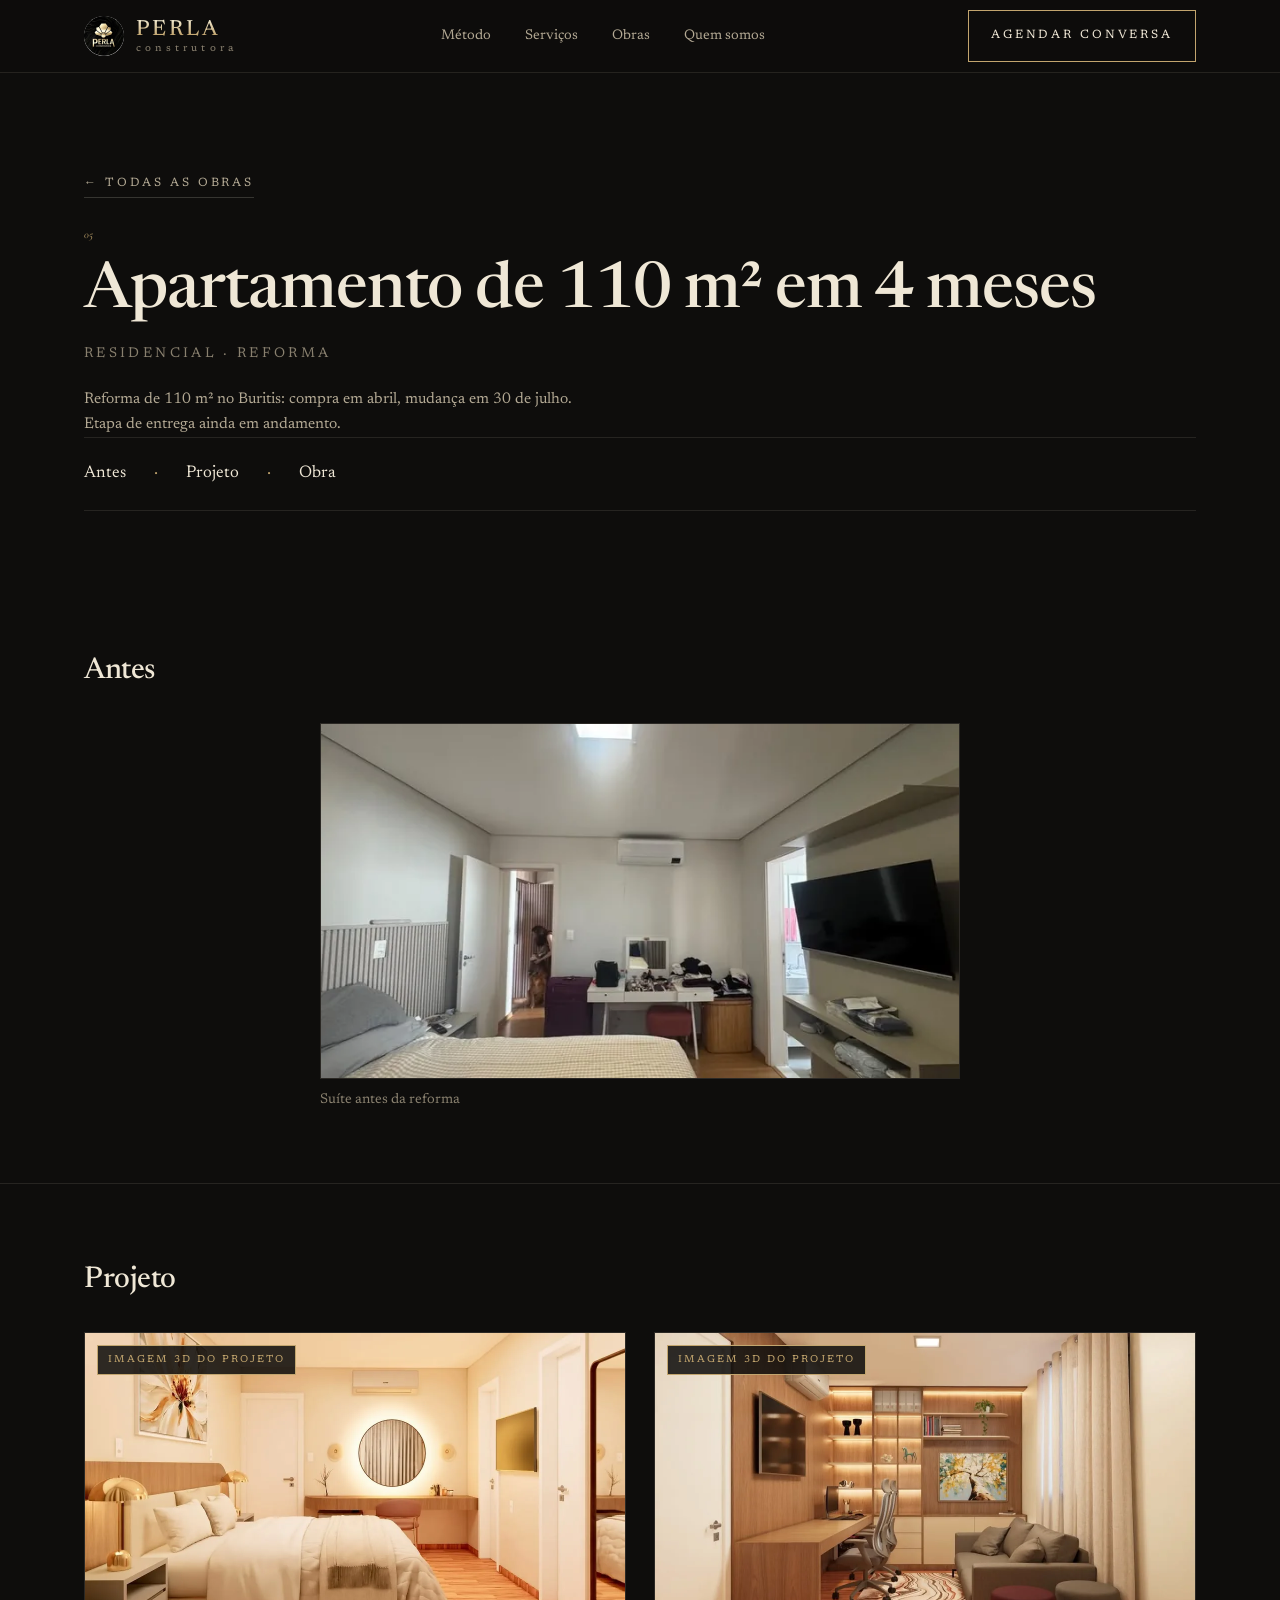
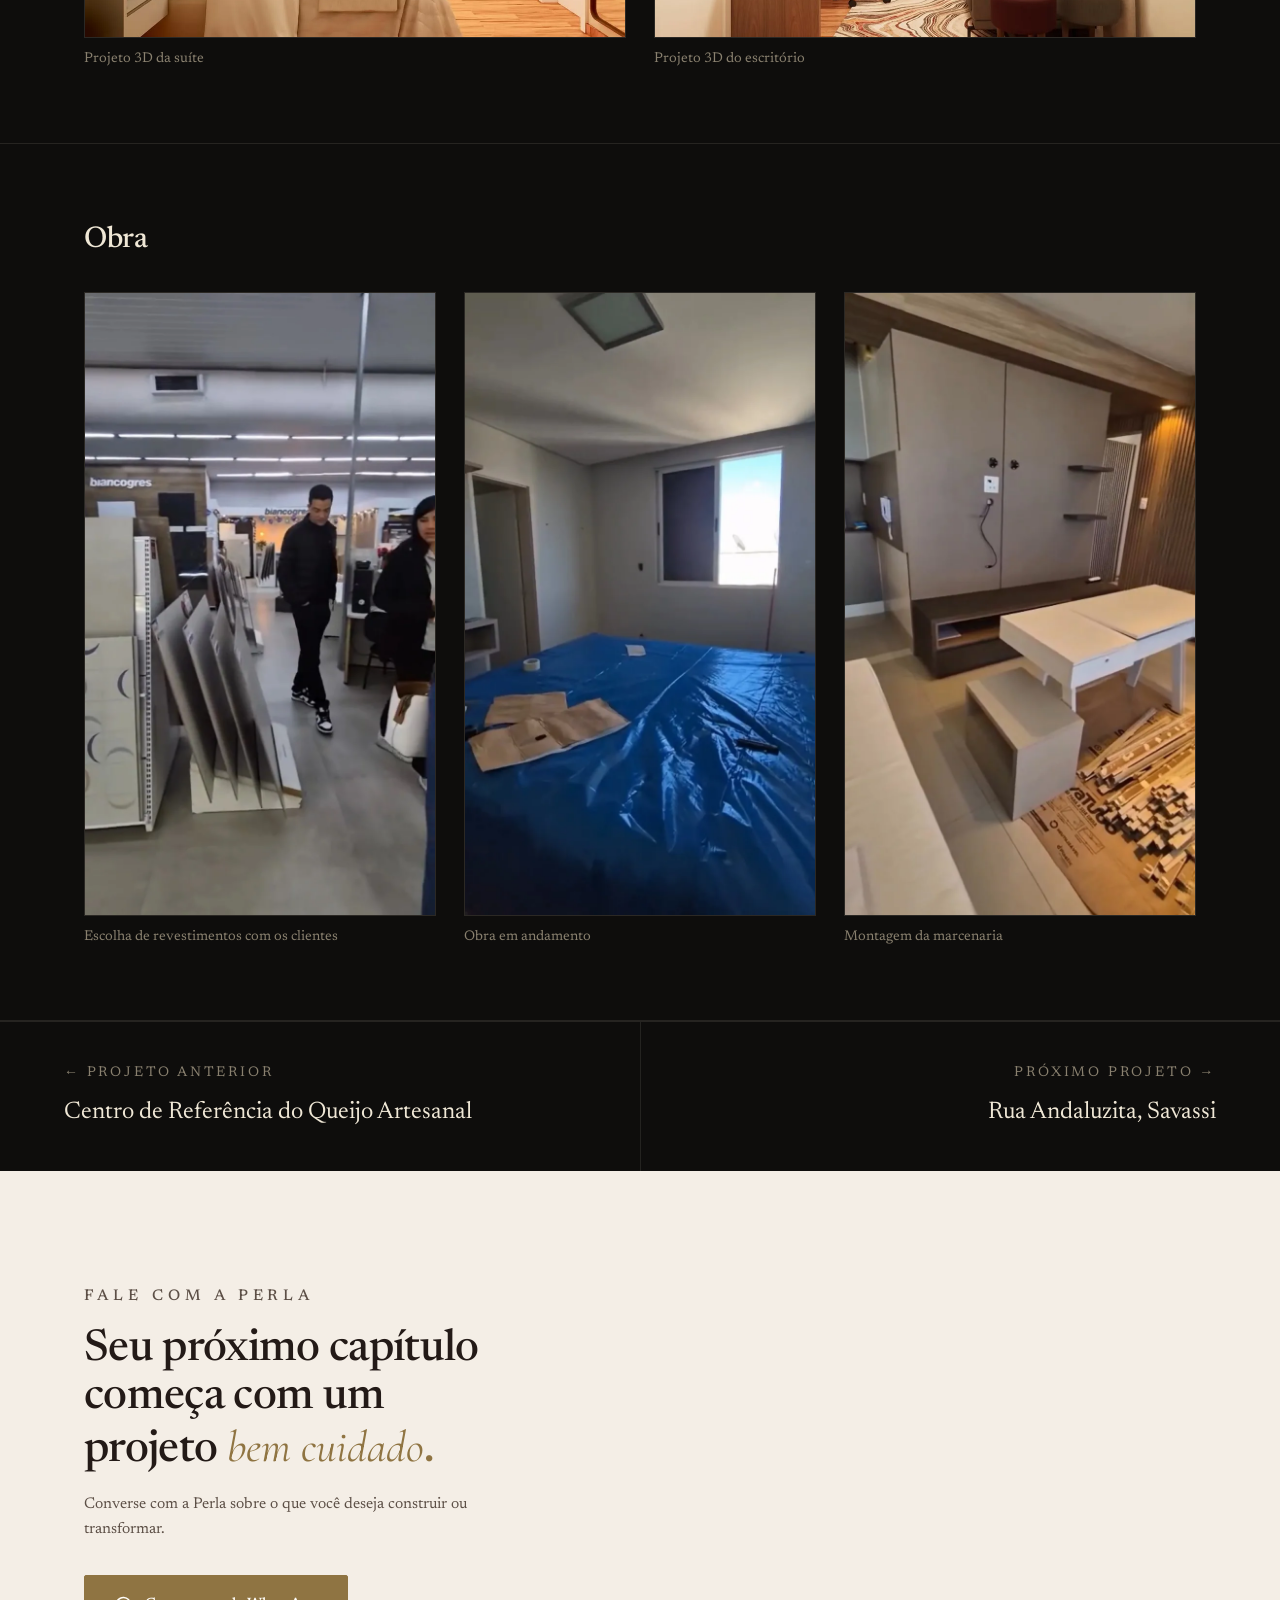
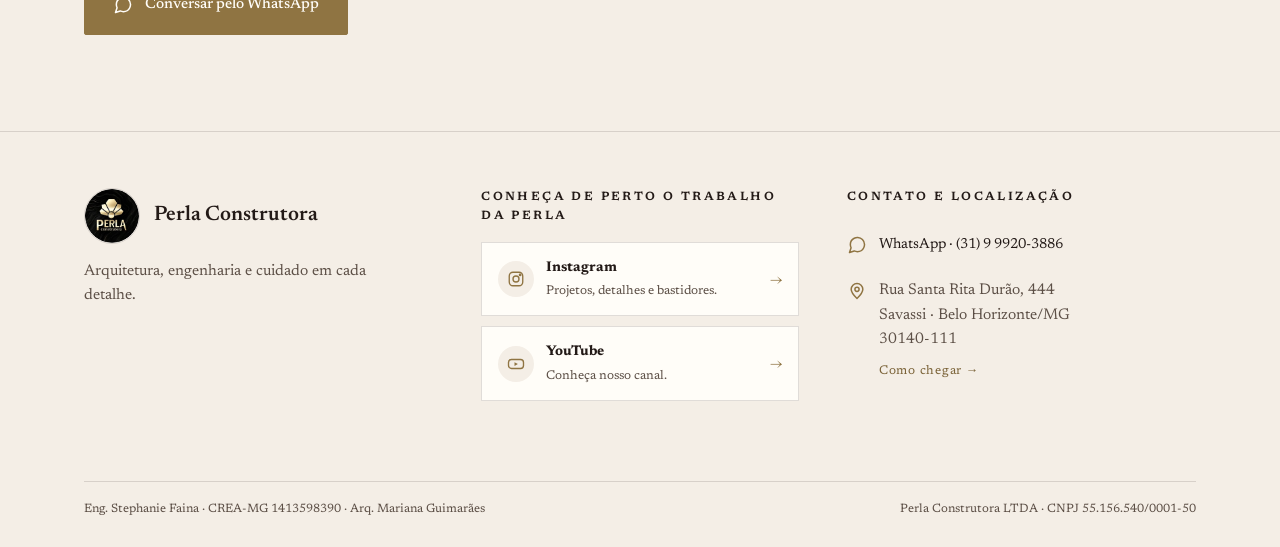
==== commit 1d1d0bec: "Reformula rodapé e pontos de contato: faixa de contato, 3 zonas, barra mobile Aplica o tema claro of" ====
--- a/obras/apartamento-110m2-buritis/index.html
+++ b/obras/apartamento-110m2-buritis/index.html
@@ -15,7 +15,7 @@
 <link rel="stylesheet" href="../../assets/css/obra.css">
 <noscript><style>[data-reveal]{opacity:1 !important;transform:none !important}</style></noscript>
 </head>
-<body>
+<body class="tem-barra-contato">
 <nav class="nav" aria-label="Principal">
   <div class="shell">
     <a href="../../index.html" class="wordmark" aria-label="Perla Construtora">
@@ -109,27 +109,70 @@
       </div>
     </section>
 
-<section class="obra-cta">
-  <div class="shell" data-reveal>
-    <h2>Quero uma obra <span class="it">assim</span><span class="dot">.</span></h2>
-    <a class="btn solid" href="https://wa.me/5531999203886" target="_blank" rel="noopener">Quero uma obra assim <span class="arr">→</span></a>
-  </div>
-</section>
-
 <nav class="obra-prox" aria-label="Outros projetos">
   <a href="../centro-referencia-queijo-artesanal/index.html"><span class="lbl">← Projeto anterior</span><span class="tt">Centro de Referência do Queijo Artesanal</span></a>
   <a href="../rua-andaluzita-savassi/index.html"><span class="lbl">Próximo projeto →</span><span class="tt">Rua Andaluzita, Savassi</span></a>
 </nav>
 
-<footer>
-  <div class="shell">
-    <div><a href="../../index.html" class="wordmark"><picture><source srcset="../../assets/img/brand/logo-perla-icon.webp" type="image/webp"><img src="../../assets/img/brand/logo-perla-icon.jpg" alt="Perla Construtora" width="40" height="40" loading="lazy"></picture><span class="txt"><b>PERLA</b><span class="sub">construtora</span></span></a><p style="margin-top:18px;max-width:30ch">Arquitetura, engenharia e viabilidade financeira em Belo Horizonte.</p></div>
-    <div><b>Endereço</b>Rua Santa Rita Durão, 444<br>Savassi · Belo Horizonte/MG<br>30140-111</div>
-    <div><b>Contato</b><a href="https://wa.me/5531999203886" target="_blank" rel="noopener">WhatsApp</a><br><a href="https://www.instagram.com/perlaconstrutora/" target="_blank" rel="noopener">Instagram</a><br><a href="https://youtube.com/@perlaconstrutora" target="_blank" rel="noopener">YouTube</a></div>
-    <div><b>Responsáveis técnicas</b>Eng. Stephanie Faina · CREA-MG 1413598390<br>Arq. Mariana Guimarães</div>
-    <div class="legal"><span>Perla Construtora LTDA · CNPJ 55.156.540/0001-50</span></div>
+<section class="cta-contato paper">
+  <div class="shell">
+    <p class="label dim" style="color:var(--tinta-2)">Fale com a Perla</p>
+    <h2 style="margin-top:16px">Seu próximo capítulo começa com um projeto <span class="it" style="color:var(--ouro-paper)">bem cuidado</span><span class="dot" style="color:var(--ouro-paper)">.</span></h2>
+    <p>Converse com a Perla sobre o que você deseja construir ou transformar.</p>
+    <div class="ctas">
+      <a class="btn-contato principal" href="https://wa.me/5531999203886?text=Ol%C3%A1!%20Conheci%20a%20Perla%20pelo%20site%20e%20gostaria%20de%20conversar%20sobre%20o%20projeto%20Apartamento%20de%20110%20m%C2%B2%20em%204%20meses." target="_blank" rel="noopener"><svg viewBox="0 0 24 24" fill="none" stroke="currentColor" stroke-width="1.8" stroke-linecap="round" stroke-linejoin="round" aria-hidden="true"><path d="M21 11.5a8.38 8.38 0 0 1-.9 3.8 8.5 8.5 0 0 1-7.6 4.7 8.38 8.38 0 0 1-3.8-.9L3 21l1.9-5.7a8.38 8.38 0 0 1-.9-3.8 8.5 8.5 0 0 1 4.7-7.6 8.38 8.38 0 0 1 3.8-.9h.5a8.48 8.48 0 0 1 8 8v.5z"/></svg> Conversar pelo WhatsApp</a>
+      <!-- Botão "Enviar um e-mail" entra assim que o endereço oficial for confirmado — ver PROGRESS.md. -->
+    </div>
+  </div>
+</section>
+
+<footer class="rodape-claro paper">
+  <div class="shell">
+    <div class="rodape-marca">
+      <a href="../../index.html" class="wordmark-lg" aria-label="Perla Construtora, ir para o início">
+        <picture><source srcset="../../assets/img/brand/logo-perla-icon.webp" type="image/webp"><img src="../../assets/img/brand/logo-perla-icon.jpg" alt="" width="56" height="56" loading="lazy"></picture>
+        <b>Perla Construtora</b>
+      </a>
+      <p>Arquitetura, engenharia e cuidado em cada detalhe.</p>
+    </div>
+
+    <div class="rodape-redes">
+      <p class="footer-titulo">Conheça de perto o trabalho da Perla</p>
+      <div class="rede-cards">
+        <a class="rede-card" href="https://www.instagram.com/perlaconstrutora/" target="_blank" rel="noopener">
+          <span class="rede-icon"><svg viewBox="0 0 24 24" fill="none" stroke="currentColor" stroke-width="1.8" stroke-linecap="round" stroke-linejoin="round" aria-hidden="true"><rect x="3" y="3" width="18" height="18" rx="5"/><circle cx="12" cy="12" r="4"/><circle cx="17.5" cy="6.5" r="1"/></svg></span>
+          <span class="rede-info"><b>Instagram</b><span>Projetos, detalhes e bastidores.</span></span>
+          <span class="rede-seta" aria-hidden="true">→</span>
+        </a>
+        <a class="rede-card" href="https://youtube.com/@perlaconstrutora" target="_blank" rel="noopener">
+          <span class="rede-icon"><svg viewBox="0 0 24 24" fill="none" stroke="currentColor" stroke-width="1.8" stroke-linecap="round" stroke-linejoin="round" aria-hidden="true"><rect x="2" y="6" width="20" height="12" rx="4"/><path d="M10 9.5v5l4.5-2.5z" fill="currentColor" stroke="none"/></svg></span>
+          <span class="rede-info"><b>YouTube</b><span>Conheça nosso canal.</span></span>
+          <span class="rede-seta" aria-hidden="true">→</span>
+        </a>
+      </div>
+    </div>
+
+    <div class="rodape-contato">
+      <p class="footer-titulo">Contato e localização</p>
+      <a class="contato-linha" href="https://wa.me/5531999203886?text=Ol%C3%A1!%20Conheci%20a%20Perla%20pelo%20site%20e%20gostaria%20de%20conversar%20sobre%20o%20projeto%20Apartamento%20de%20110%20m%C2%B2%20em%204%20meses." target="_blank" rel="noopener"><svg class="contato-icon" viewBox="0 0 24 24" fill="none" stroke="currentColor" stroke-width="1.8" stroke-linecap="round" stroke-linejoin="round" aria-hidden="true"><path d="M21 11.5a8.38 8.38 0 0 1-.9 3.8 8.5 8.5 0 0 1-7.6 4.7 8.38 8.38 0 0 1-3.8-.9L3 21l1.9-5.7a8.38 8.38 0 0 1-.9-3.8 8.5 8.5 0 0 1 4.7-7.6 8.38 8.38 0 0 1 3.8-.9h.5a8.48 8.48 0 0 1 8 8v.5z"/></svg> WhatsApp · (31) 9 9920-3886</a>
+      <!-- E-mail: aguardando endereço oficial confirmado pela empresa. -->
+      <div class="endereco-bloco">
+        <svg class="contato-icon" viewBox="0 0 24 24" fill="none" stroke="currentColor" stroke-width="1.8" stroke-linecap="round" stroke-linejoin="round" aria-hidden="true"><path d="M12 21s-7-6.5-7-11a7 7 0 0 1 14 0c0 4.5-7 11-7 11z"/><circle cx="12" cy="10" r="2.5"/></svg>
+        <address>Rua Santa Rita Durão, 444<br>Savassi · Belo Horizonte/MG<br>30140-111</address>
+      </div>
+      <a class="como-chegar" href="https://www.google.com/maps/search/?api=1&query=Rua+Santa+Rita+Dur%C3%A3o%2C+444%2C+Savassi%2C+Belo+Horizonte%2FMG%2C+30140-111" target="_blank" rel="noopener">Como chegar →</a>
+    </div>
+
+    <div class="legal">
+      <span>Eng. Stephanie Faina · CREA-MG 1413598390 · Arq. Mariana Guimarães</span>
+      <span>Perla Construtora LTDA · CNPJ 55.156.540/0001-50</span>
+    </div>
   </div>
 </footer>
+
+<div class="barra-contato-mobile" id="barra-contato">
+  <a href="https://wa.me/5531999203886?text=Ol%C3%A1!%20Conheci%20a%20Perla%20pelo%20site%20e%20gostaria%20de%20conversar%20sobre%20o%20projeto%20Apartamento%20de%20110%20m%C2%B2%20em%204%20meses." target="_blank" rel="noopener"><svg viewBox="0 0 24 24" fill="none" stroke="currentColor" stroke-width="1.8" stroke-linecap="round" stroke-linejoin="round" aria-hidden="true"><path d="M21 11.5a8.38 8.38 0 0 1-.9 3.8 8.5 8.5 0 0 1-7.6 4.7 8.38 8.38 0 0 1-3.8-.9L3 21l1.9-5.7a8.38 8.38 0 0 1-.9-3.8 8.5 8.5 0 0 1 4.7-7.6 8.38 8.38 0 0 1 3.8-.9h.5a8.48 8.48 0 0 1 8 8v.5z"/></svg> WhatsApp</a>
+</div>
 
 <div class="lightbox" id="lightbox" role="dialog" aria-modal="true" aria-label="Galeria em tela cheia">
   <button class="fechar" type="button" aria-label="Fechar">✕</button>
@@ -162,8 +205,8 @@
   var burger = document.querySelector('.nav-burger');
   var panel = document.getElementById('nav-mobile');
   if (!burger || !panel) return;
-  function close() { burger.setAttribute('aria-expanded', 'false'); panel.classList.remove('open'); document.body.classList.remove('nav-open'); }
-  function open() { burger.setAttribute('aria-expanded', 'true'); panel.classList.add('open'); document.body.classList.add('nav-open'); }
+  function close() { burger.setAttribute('aria-expanded', 'false'); panel.classList.remove('open'); document.body.classList.remove('nav-open', 'esconder-barra-contato'); }
+  function open() { burger.setAttribute('aria-expanded', 'true'); panel.classList.add('open'); document.body.classList.add('nav-open', 'esconder-barra-contato'); }
   burger.addEventListener('click', function () { if (panel.classList.contains('open')) close(); else open(); });
   panel.querySelectorAll('a').forEach(function (a) { a.addEventListener('click', close); });
   document.addEventListener('keydown', function (e) { if (e.key === 'Escape') close(); });
@@ -191,8 +234,8 @@
     etapaEl.textContent = f.etapa;
     contador.textContent = (atual + 1) + ' / ' + fotos.length;
   }
-  function abrir(i) { mostrar(i); lb.classList.add('open'); document.body.classList.add('nav-open'); }
-  function fechar() { lb.classList.remove('open'); document.body.classList.remove('nav-open'); }
+  function abrir(i) { mostrar(i); lb.classList.add('open'); document.body.classList.add('nav-open', 'esconder-barra-contato'); }
+  function fechar() { lb.classList.remove('open'); document.body.classList.remove('nav-open', 'esconder-barra-contato'); }
 
   document.querySelectorAll('[data-lightbox-index]').forEach(function (fig) {
     fig.querySelector('img').addEventListener('click', function () {
--- a/assets/css/obra.css
+++ b/assets/css/obra.css
@@ -8,6 +8,8 @@
   --perola:#EFE7D6; --perola-2:#B3A994; --perola-3:#89806F;
   --ouro:#C2A56E; --ouro-deep:#9C8A5E;
   --linha:rgba(239,231,214,.10); --linha-2:rgba(239,231,214,.18);
+  /* Tema claro (rodapé/faixa de contato) — mesmos hex oficiais do index.html, nada inventado */
+  --papel:#F4EEE6; --tinta:#231A17; --tinta-2:#5C4F46; --linha-p:rgba(35,26,23,.14); --ouro-paper:#8F7442; --ouro-paper-texto:#7A6237; /* variante escurecida p/ texto pequeno (4.5:1 em --papel) */
   --display:"Newsreader", "Iowan Old Style", Georgia, serif;
   --num:"Cormorant Garamond", "Iowan Old Style", Georgia, serif;
   --gutter:clamp(20px,5vw,72px);
@@ -137,15 +139,63 @@
 .lightbox .contador{position:absolute;bottom:18px;left:50%;transform:translateX(-50%);font-size:var(--fs-meta);color:var(--perola-3);letter-spacing:.1em}
 @media (max-width:600px){.lightbox .seta{font-size:30px;padding:10px}}
 
-/* ============ RODAPÉ (idêntico ao index.html) ============ */
-footer{padding-block:56px}
-footer .shell{display:grid;grid-template-columns:1.4fr 1fr 1fr 1fr;gap:32px;font-size:var(--fs-meta);color:var(--perola-3)}
-footer b{display:block;color:var(--perola-2);font-size:12px;letter-spacing:.14em;text-transform:uppercase;margin-bottom:12px}
-footer a{display:block;margin-top:2px;transition:color .3s ease}
-footer a:hover{color:var(--perola)}
-footer .legal{grid-column:1/-1;display:flex;justify-content:space-between;flex-wrap:wrap;gap:8px;margin-top:24px;padding-top:24px;border-top:1px solid var(--linha)}
-@media (max-width:820px){footer .shell{grid-template-columns:1fr 1fr}}
-@media (max-width:480px){footer .shell{grid-template-columns:1fr}}
+/* ============ FAIXA DE CONTATO + RODAPÉ (tema claro — idêntico ao index.html) ============ */
+.paper{background:var(--papel);color:var(--tinta)}
+.cta-contato{text-align:left;padding-block:clamp(56px,8vw,96px)}
+.cta-contato h2{font-size:clamp(28px,4vw,44px);line-height:1.1;max-width:16ch;color:var(--tinta)}
+.cta-contato p{color:var(--tinta-2);max-width:48ch;margin-top:18px;font-size:var(--fs-support)}
+.cta-contato .ctas{display:flex;flex-wrap:wrap;gap:20px;align-items:center;margin-top:32px}
+.btn-contato{display:inline-flex;align-items:center;gap:12px;font-size:15px;font-weight:500;padding:17px 28px;min-height:44px;border-radius:2px;transition:background .2s ease,color .2s ease,border-color .2s ease,transform .15s ease,box-shadow .2s ease}
+.btn-contato svg{width:20px;height:20px;flex:0 0 auto}
+.btn-contato.principal{background:var(--ouro-paper);color:#FFFDF8;border:1px solid var(--ouro-paper)}
+.btn-contato.principal:hover{background:#7A6237;box-shadow:0 6px 18px rgba(35,26,23,.18);transform:translateY(-1px)}
+.btn-contato:active{transform:translateY(0);box-shadow:none}
+.btn-contato:focus-visible{outline:2px solid var(--ouro-paper);outline-offset:3px}
+@media (prefers-reduced-motion:reduce){.btn-contato{transition:none}.btn-contato:hover{transform:none}}
+
+footer.rodape-claro{padding-block:56px 28px;border-top:1px solid var(--linha-p)}
+footer.rodape-claro .shell{display:grid;grid-template-columns:1.1fr 1fr 1.1fr;gap:48px}
+.footer-titulo{font-size:12px;letter-spacing:.2em;text-transform:uppercase;color:var(--tinta);font-weight:600;margin-bottom:16px}
+.rodape-marca .wordmark-lg{display:flex;align-items:center;gap:14px}
+.rodape-marca .wordmark-lg img{width:56px;height:56px;border-radius:50%;object-fit:cover;border:1px solid var(--linha-p)}
+.rodape-marca .wordmark-lg b{font-family:var(--display);font-weight:600;font-size:21px;color:var(--tinta)}
+.rodape-marca p{margin-top:16px;max-width:32ch;font-size:var(--fs-support);color:var(--tinta-2)}
+
+.rede-cards{display:grid;gap:10px}
+.rede-card{display:flex;align-items:center;gap:12px;padding:14px 16px;border:1px solid var(--linha-p);background:#FFFDF8;transition:border-color .2s ease,transform .15s ease,box-shadow .2s ease}
+.rede-card:hover{border-color:var(--ouro-paper);box-shadow:0 6px 18px rgba(35,26,23,.08);transform:translateY(-1px)}
+.rede-card:focus-visible{outline:2px solid var(--ouro-paper);outline-offset:2px}
+.rede-card:active{transform:translateY(0)}
+.rede-icon{flex:0 0 auto;width:36px;height:36px;border-radius:50%;background:var(--papel);display:flex;align-items:center;justify-content:center;color:var(--ouro-paper)}
+.rede-icon svg{width:18px;height:18px}
+.rede-info{flex:1 1 auto;min-width:0}
+.rede-info b{display:block;font-size:14px;color:var(--tinta)}
+.rede-info span{display:block;font-size:12.5px;color:var(--tinta-2);margin-top:2px}
+.rede-seta{flex:0 0 auto;font-family:var(--num);font-style:italic;font-size:19px;color:var(--ouro-paper);transition:transform .2s ease}
+.rede-card:hover .rede-seta{transform:translateX(4px)}
+@media (prefers-reduced-motion:reduce){.rede-card,.rede-seta{transition:none}.rede-card:hover{transform:none}.rede-card:hover .rede-seta{transform:none}}
+
+.contato-linha{display:flex;align-items:center;gap:12px;min-height:44px;color:var(--tinta);font-size:14.5px;transition:color .2s ease}
+.contato-linha:hover{color:var(--ouro-paper-texto)}
+.contato-linha .contato-icon{flex:0 0 auto;width:20px;height:20px;color:var(--ouro-paper)}
+.endereco-bloco{display:flex;gap:12px;margin-top:12px;color:var(--tinta-2);font-size:var(--fs-support)}
+.endereco-bloco .contato-icon{flex:0 0 auto;width:20px;height:20px;margin-top:2px;color:var(--ouro-paper)}
+.endereco-bloco address{font-style:normal}
+.como-chegar{display:inline-block;margin-top:8px;margin-left:32px;font-size:12.5px;letter-spacing:.06em;color:var(--ouro-paper-texto);border-bottom:1px solid transparent;transition:border-color .2s ease}
+.como-chegar:hover{border-color:var(--ouro-paper-texto)}
+
+footer.rodape-claro .legal{grid-column:1/-1;border-top:1px solid var(--linha-p);margin-top:32px;padding-top:18px;display:flex;flex-wrap:wrap;justify-content:space-between;gap:10px;font-size:12px;color:var(--tinta-2)}
+@media (max-width:900px){footer.rodape-claro .shell{grid-template-columns:1fr 1fr;row-gap:36px}.rodape-marca{grid-column:1/-1}}
+@media (max-width:560px){footer.rodape-claro .shell{grid-template-columns:1fr}}
+
+.barra-contato-mobile{display:none}
+@media (max-width:640px){
+  .barra-contato-mobile{display:flex;position:fixed;left:0;right:0;bottom:0;z-index:8;background:var(--papel);border-top:1px solid var(--linha-p);padding:10px 16px env(safe-area-inset-bottom,10px)}
+  .barra-contato-mobile a{flex:1 1 auto;display:flex;align-items:center;justify-content:center;gap:10px;min-height:44px;background:var(--ouro-paper);color:#FFFDF8;font-size:14px;font-weight:500}
+  .barra-contato-mobile svg{width:18px;height:18px}
+  body.tem-barra-contato{padding-bottom:64px}
+  body.esconder-barra-contato .barra-contato-mobile{display:none}
+}
 
 /* reveal ao rolar — mesmo mecanismo do index.html. Nunca usado na galeria de fotos (ver acima):
    só em blocos decorativos onde, mesmo que o JS falhe, o noscript abaixo garante que o conteúdo
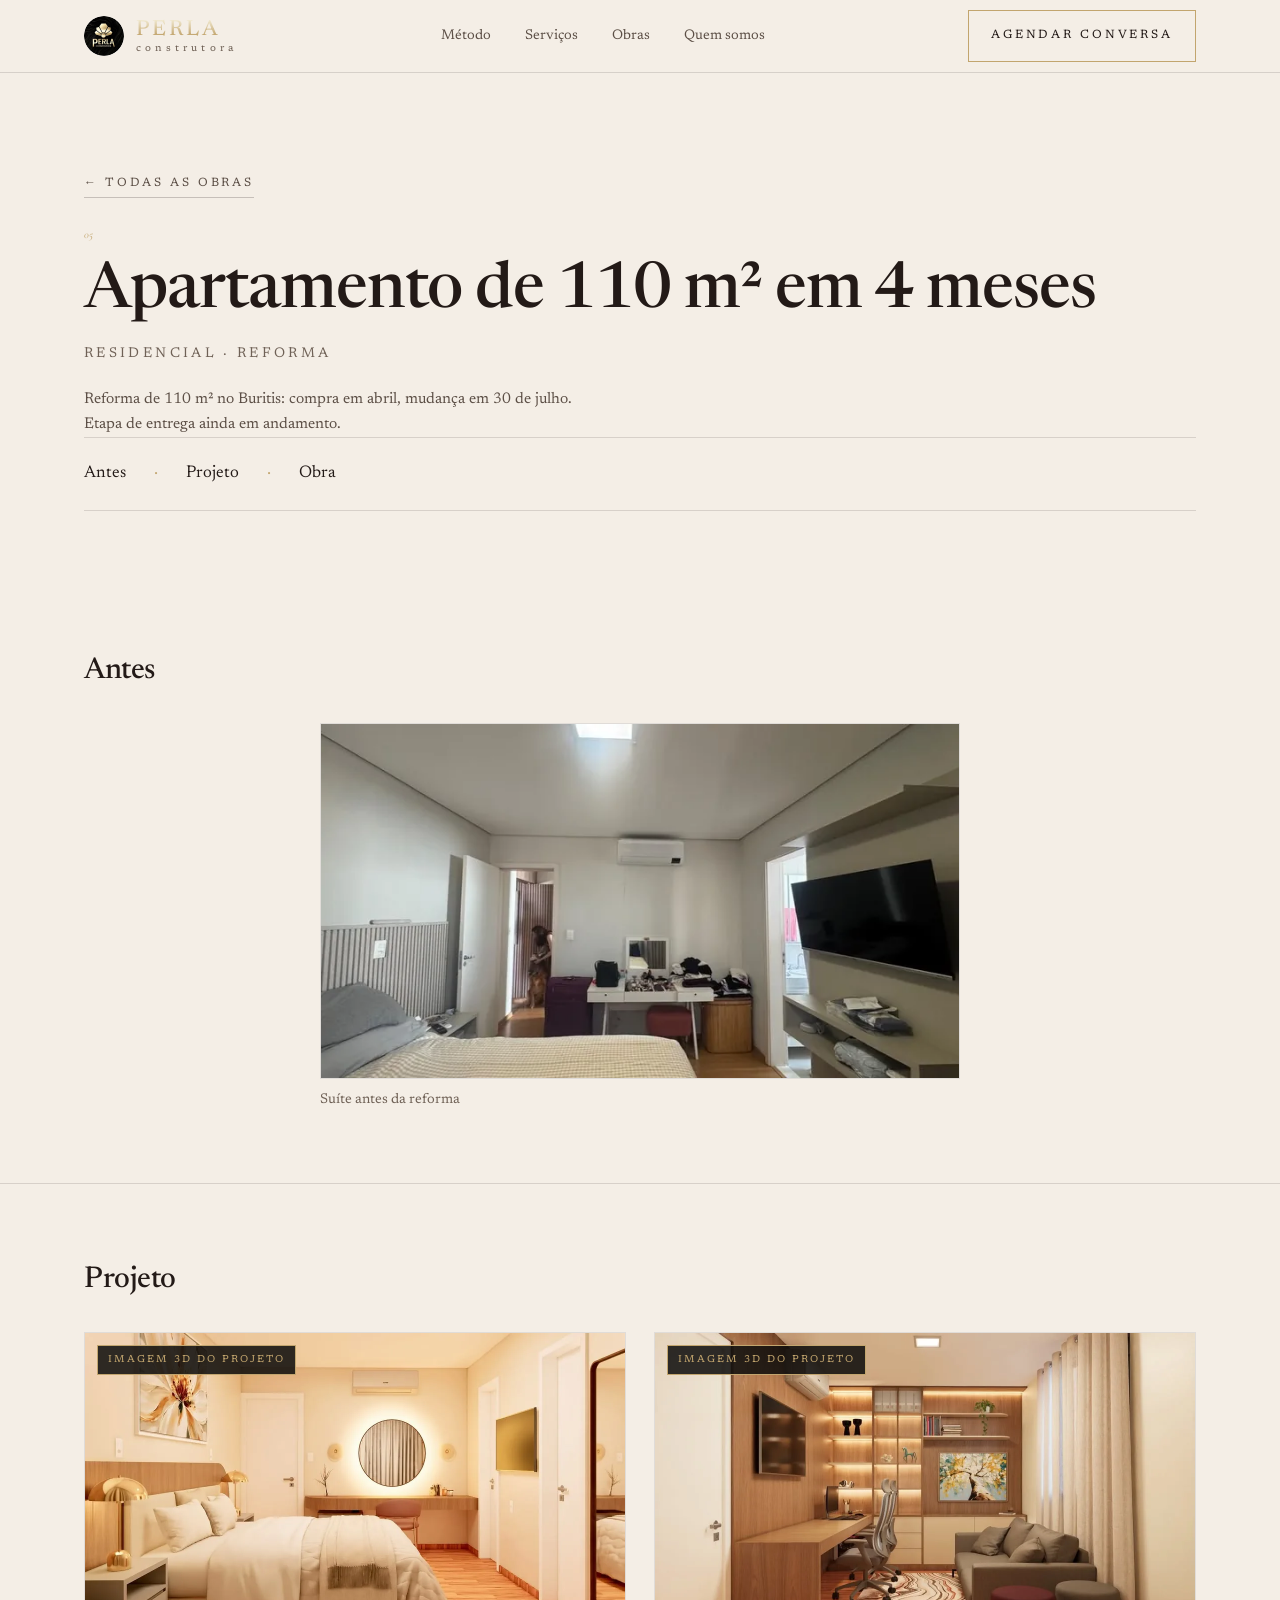
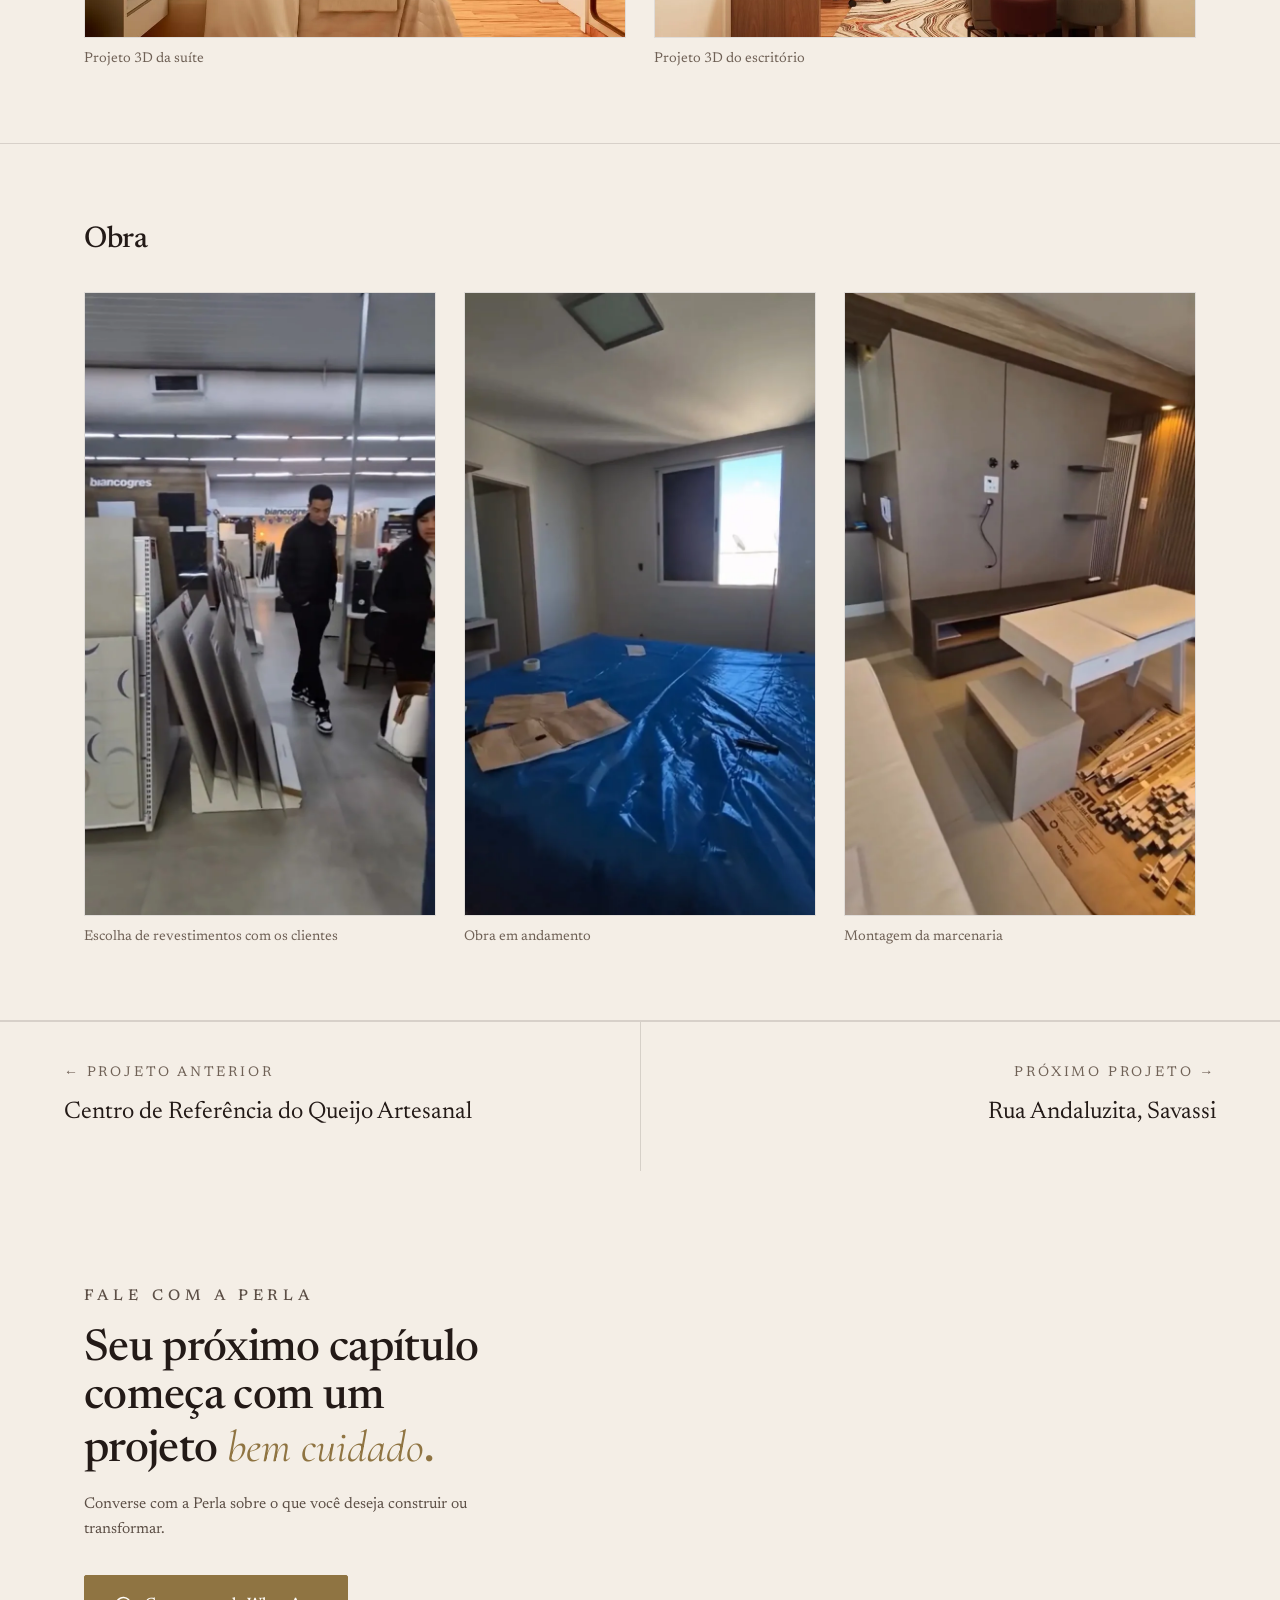
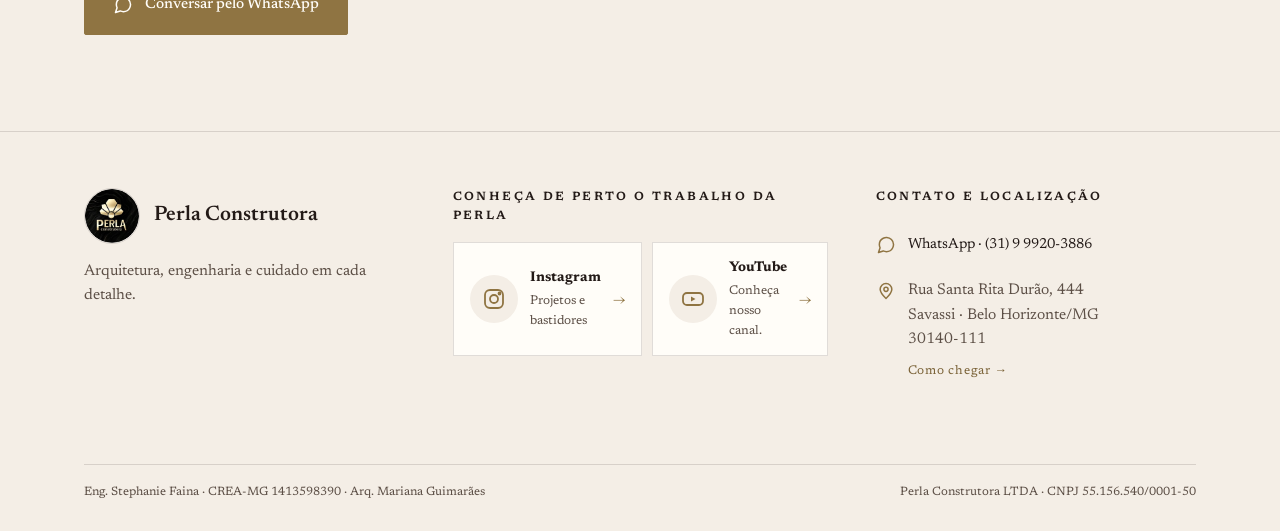
==== commit 5d141b46: "Converte todo o site para o tema claro oficial + reconstrói o hero em layout split Tema claro (marfi" ====
--- a/obras/apartamento-110m2-buritis/index.html
+++ b/obras/apartamento-110m2-buritis/index.html
@@ -6,7 +6,7 @@
 <meta name="robots" content="noindex, nofollow">
 <title>Apartamento de 110 m² em 4 meses | Perla Construtora</title>
 <meta name="description" content="Reforma de 110 m² no Buritis: compra em abril, mudança em 30 de julho. Etapa de entrega ainda em andamento.">
-<meta name="theme-color" content="#0E0D0C">
+<meta name="theme-color" content="#F4EEE6">
 <link rel="icon" type="image/png" sizes="32x32" href="../../assets/img/brand/favicon-32.png">
 <link rel="apple-touch-icon" sizes="180x180" href="../../assets/img/brand/favicon-180.png">
 <link rel="preconnect" href="https://fonts.googleapis.com">
@@ -141,7 +141,7 @@
       <div class="rede-cards">
         <a class="rede-card" href="https://www.instagram.com/perlaconstrutora/" target="_blank" rel="noopener">
           <span class="rede-icon"><svg viewBox="0 0 24 24" fill="none" stroke="currentColor" stroke-width="1.8" stroke-linecap="round" stroke-linejoin="round" aria-hidden="true"><rect x="3" y="3" width="18" height="18" rx="5"/><circle cx="12" cy="12" r="4"/><circle cx="17.5" cy="6.5" r="1"/></svg></span>
-          <span class="rede-info"><b>Instagram</b><span>Projetos, detalhes e bastidores.</span></span>
+          <span class="rede-info"><b>Instagram</b><span>Projetos e bastidores</span></span>
           <span class="rede-seta" aria-hidden="true">→</span>
         </a>
         <a class="rede-card" href="https://youtube.com/@perlaconstrutora" target="_blank" rel="noopener">
--- a/assets/css/obra.css
+++ b/assets/css/obra.css
@@ -3,12 +3,16 @@
    build step nem CSS compartilhado por import; qualquer mudança de marca no index.html precisa
    ser replicada aqui manualmente (ver CLAUDE.md / PROGRESS.md). */
 :root{
-  color-scheme: dark;
-  --onix:#0E0D0C; --onix-2:#141210;
-  --perola:#EFE7D6; --perola-2:#B3A994; --perola-3:#89806F;
+  color-scheme: light;
+  /* Tema claro (redesign 26/09) — mesmo pivô do index.html: os nomes --onix/--perola foram
+     mantidos, só os VALORES viraram os do tema claro. Ver .lightbox mais abaixo, que re-declara
+     esses tokens localmente para continuar escura de propósito (visualização de foto em tela
+     cheia) — é o único componente desta folha que precisa disso. */
+  --onix:#F4EEE6; --onix-2:#FFFDF8;
+  --perola:#231A17; --perola-2:#5C4F46; --perola-3:#6F6156;
   --ouro:#C2A56E; --ouro-deep:#9C8A5E;
-  --linha:rgba(239,231,214,.10); --linha-2:rgba(239,231,214,.18);
-  /* Tema claro (rodapé/faixa de contato) — mesmos hex oficiais do index.html, nada inventado */
+  --linha:rgba(35,26,23,.14); --linha-2:rgba(35,26,23,.22);
+  /* Papel/tinta (mesmos tokens, agora iguais a --onix/--perola) */
   --papel:#F4EEE6; --tinta:#231A17; --tinta-2:#5C4F46; --linha-p:rgba(35,26,23,.14); --ouro-paper:#8F7442; --ouro-paper-texto:#7A6237; /* variante escurecida p/ texto pequeno (4.5:1 em --papel) */
   --display:"Newsreader", "Iowan Old Style", Georgia, serif;
   --num:"Cormorant Garamond", "Iowan Old Style", Georgia, serif;
@@ -32,7 +36,7 @@
 :focus-visible{outline:1px solid var(--ouro);outline-offset:4px}
 
 /* ============ NAV (idêntico ao index.html) ============ */
-.nav{position:sticky;top:env(safe-area-inset-top,0px);z-index:10;background:rgba(14,13,12,.82);backdrop-filter:blur(10px);-webkit-backdrop-filter:blur(10px);border-bottom:1px solid var(--linha)}
+.nav{position:sticky;top:env(safe-area-inset-top,0px);z-index:10;background:rgba(244,238,230,.88);backdrop-filter:blur(10px);-webkit-backdrop-filter:blur(10px);border-bottom:1px solid var(--linha)}
 .nav .shell{display:flex;align-items:center;justify-content:space-between;gap:24px;height:72px}
 .wordmark{display:flex;align-items:center;gap:12px}
 .wordmark img{width:40px;height:40px;border-radius:50%;flex:0 0 auto;object-fit:cover}
@@ -43,8 +47,8 @@
 .nav ul a{transition:color .3s ease}
 .nav ul a:hover{color:var(--perola)}
 .btn{display:inline-flex;align-items:center;gap:12px;font-size:12px;letter-spacing:.24em;text-transform:uppercase;padding:15px 22px;border:1px solid var(--ouro);color:var(--perola);transition:background .35s ease,color .35s ease}
-.btn:hover{background:var(--ouro);color:var(--onix)}
-.btn.solid{background:var(--ouro);color:var(--onix)}
+.btn:hover{background:var(--ouro);color:var(--tinta)}
+.btn.solid{background:var(--ouro);color:var(--tinta)}
 .btn.solid:hover{background:var(--perola)}
 .btn .arr{font-family:var(--num);font-style:italic;font-size:18px;letter-spacing:0;text-transform:none}
 .link{font-size:12px;letter-spacing:.24em;text-transform:uppercase;color:var(--perola-2);border-bottom:1px solid var(--linha-2);padding-bottom:4px;transition:color .3s ease,border-color .3s ease}
@@ -58,7 +62,7 @@
 .nav-mobile.open{display:block}
 .nav-mobile ul{display:block;list-style:none;margin:0;padding:0}
 .nav-mobile li{border-bottom:1px solid var(--linha)}
-.nav-mobile ul a{display:block;padding:20px 2px;font-family:var(--display);font-size:clamp(22px,6vw,28px);color:var(--perola)}
+.nav-mobile ul a{display:block;padding:20px 2px;font-family:var(--display);font-size:clamp(22px,6vw,28px);color:#EFE7D6}
 .nav-mobile .btn{margin-top:28px;justify-content:center;width:100%}
 body.nav-open{overflow:hidden}
 @media (max-width:900px){.nav>.shell>ul,.nav>.shell>.btn{display:none}.nav-burger{display:flex}}
@@ -108,7 +112,9 @@
    1 ou 2 fotos nunca sobrarem "sozinhas à esquerda com vazio ao lado" — o próprio flex-wrap resolve
    isso naturalmente, qualquer que seja a quantidade. */
 .etapa-grid.mini{display:flex;flex-wrap:wrap;justify-content:center}
-.etapa-grid.mini figure{flex:0 1 280px;max-width:min(100%,var(--fw,280px))}
+/* Tamanho o mais próximo possível do original (a var(--fw), setada por foto, é a largura real do
+   arquivo) — nunca amplia além disso. 340px é só o ponto de partida do flex antes do cap. */
+.etapa-grid.mini figure{flex:0 1 340px;max-width:min(100%,var(--fw,340px))}
 
 /* ============ CTA FINAL ============ */
 .obra-cta{padding-block:clamp(64px,9vw,120px);text-align:center;border-top:1px solid var(--linha)}
@@ -124,8 +130,9 @@
 .obra-prox .tt{font-size:clamp(18px,2.4vw,24px)}
 @media (max-width:600px){.obra-prox{grid-template-columns:1fr}.obra-prox a:last-child{border-left:0;border-top:1px solid var(--linha);text-align:left}}
 
-/* ============ LIGHTBOX ============ */
-.lightbox{position:fixed;inset:0;z-index:50;display:none;background:rgba(14,13,12,.97);backdrop-filter:blur(6px)}
+/* ============ LIGHTBOX (continua escura de propósito — visualização de foto em tela cheia) ============ */
+.lightbox{--onix:#0E0D0C;--onix-2:#141210;--perola:#EFE7D6;--perola-2:#B3A994;--perola-3:#89806F;--linha:rgba(239,231,214,.10);--linha-2:rgba(239,231,214,.18);
+  position:fixed;inset:0;z-index:50;display:none;background:rgba(14,13,12,.97);backdrop-filter:blur(6px)}
 .lightbox.open{display:flex;align-items:center;justify-content:center}
 .lightbox figure{margin:0;max-width:min(94vw,1100px);max-height:88vh;text-align:center}
 .lightbox img{max-width:100%;max-height:78vh;width:auto;height:auto;margin:0 auto;object-fit:contain}
@@ -161,13 +168,14 @@
 .rodape-marca .wordmark-lg b{font-family:var(--display);font-weight:600;font-size:21px;color:var(--tinta)}
 .rodape-marca p{margin-top:16px;max-width:32ch;font-size:var(--fs-support);color:var(--tinta-2)}
 
-.rede-cards{display:grid;gap:10px}
+.rede-cards{display:grid;grid-template-columns:1fr;gap:10px}
+@media (min-width:640px){.rede-cards{grid-template-columns:1fr 1fr}}
 .rede-card{display:flex;align-items:center;gap:12px;padding:14px 16px;border:1px solid var(--linha-p);background:#FFFDF8;transition:border-color .2s ease,transform .15s ease,box-shadow .2s ease}
 .rede-card:hover{border-color:var(--ouro-paper);box-shadow:0 6px 18px rgba(35,26,23,.08);transform:translateY(-1px)}
 .rede-card:focus-visible{outline:2px solid var(--ouro-paper);outline-offset:2px}
 .rede-card:active{transform:translateY(0)}
-.rede-icon{flex:0 0 auto;width:36px;height:36px;border-radius:50%;background:var(--papel);display:flex;align-items:center;justify-content:center;color:var(--ouro-paper)}
-.rede-icon svg{width:18px;height:18px}
+.rede-icon{flex:0 0 auto;width:48px;height:48px;border-radius:50%;background:var(--papel);display:flex;align-items:center;justify-content:center;color:var(--ouro-paper)}
+.rede-icon svg{width:24px;height:24px}
 .rede-info{flex:1 1 auto;min-width:0}
 .rede-info b{display:block;font-size:14px;color:var(--tinta)}
 .rede-info span{display:block;font-size:12.5px;color:var(--tinta-2);margin-top:2px}
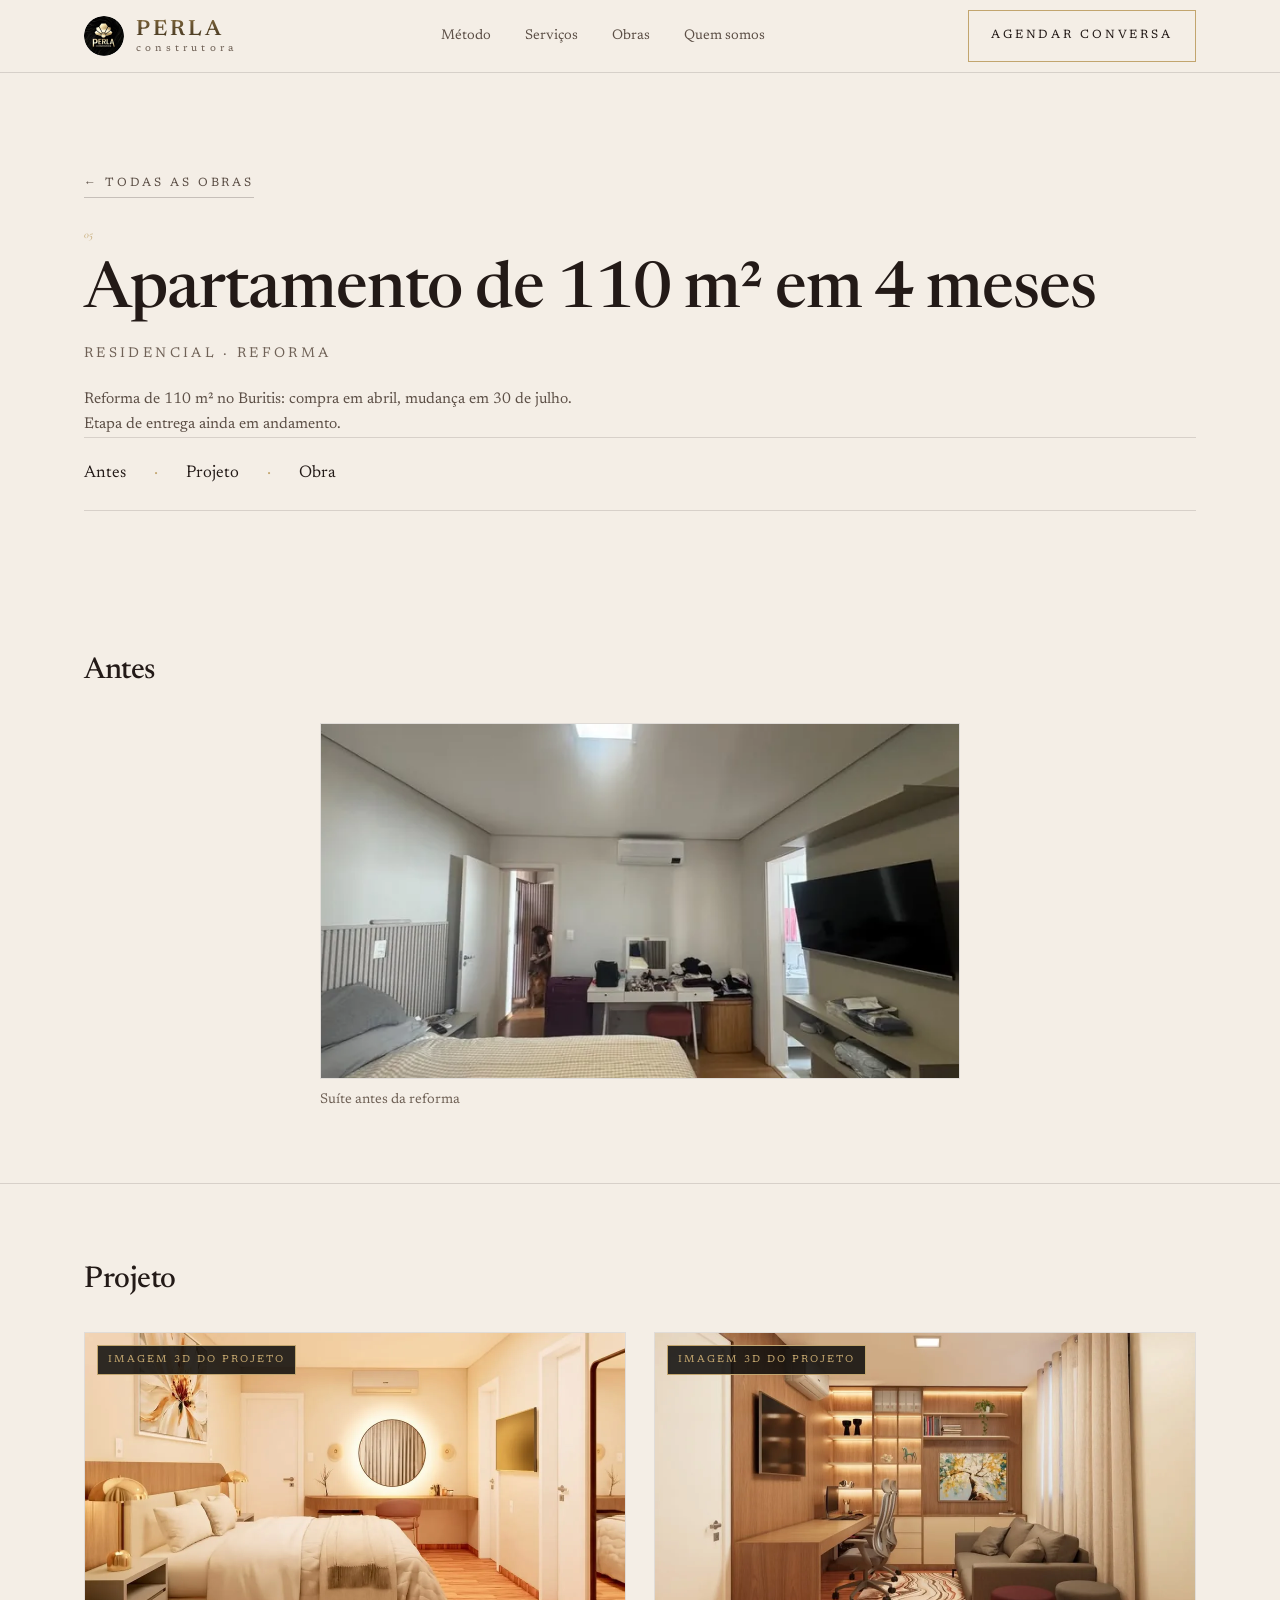
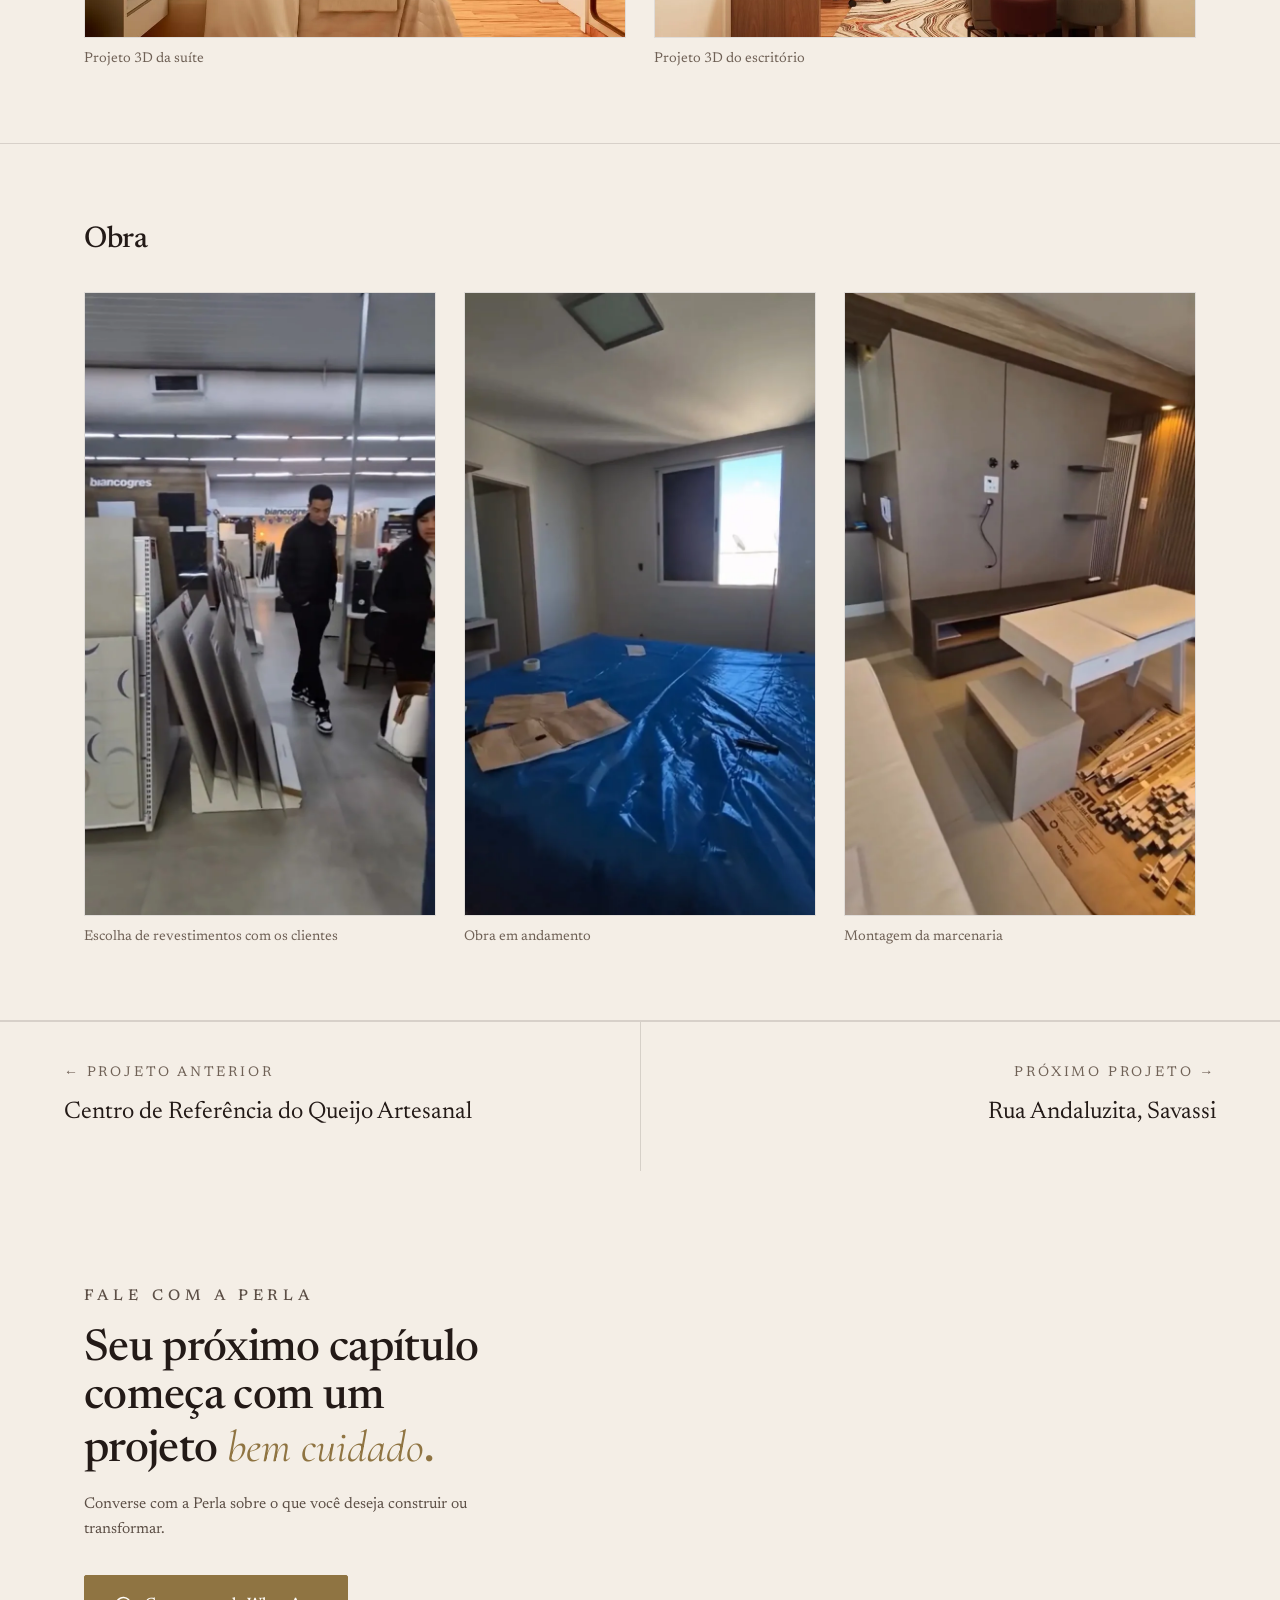
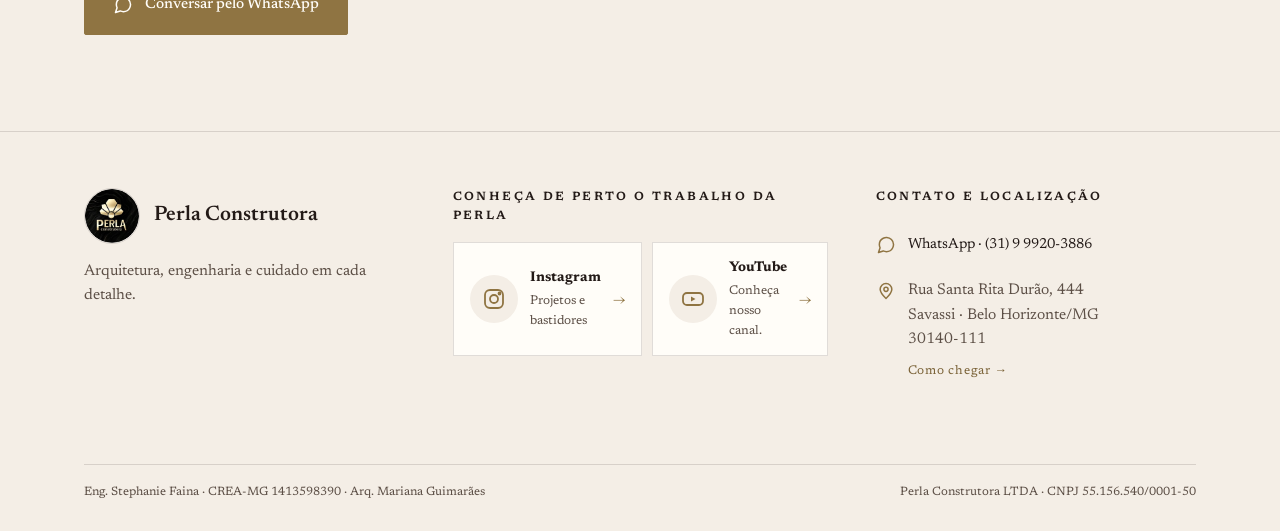
==== commit 3a402b2c: "Foto do hero, contraste da marca, WhatsApp padronizado e Método em abas - Hero: foto real (casa com " ====
--- a/obras/apartamento-110m2-buritis/index.html
+++ b/obras/apartamento-110m2-buritis/index.html
@@ -28,7 +28,7 @@
       <li><a href="../../index.html#obras">Obras</a></li>
       <li><a href="../../index.html#quem-somos">Quem somos</a></li>
     </ul>
-    <a class="btn" href="https://wa.me/5531999203886" target="_blank" rel="noopener">Agendar conversa</a>
+    <a class="btn" href="https://wa.me/5531999203886?text=Ol%C3%A1!%20Conheci%20a%20Perla%20pelo%20site%20e%20gostaria%20de%20conversar%20sobre%20o%20projeto%20Apartamento%20de%20110%20m%C2%B2%20em%204%20meses." target="_blank" rel="noopener">Agendar conversa</a>
     <button class="nav-burger" type="button" aria-expanded="false" aria-controls="nav-mobile" aria-label="Abrir menu"><span></span><span></span><span></span></button>
   </div>
 </nav>
@@ -39,7 +39,7 @@
     <li><a href="../../index.html#obras">Obras</a></li>
     <li><a href="../../index.html#quem-somos">Quem somos</a></li>
   </ul>
-  <a class="btn solid" href="https://wa.me/5531999203886" target="_blank" rel="noopener">Agendar conversa <span class="arr">→</span></a>
+  <a class="btn solid" href="https://wa.me/5531999203886?text=Ol%C3%A1!%20Conheci%20a%20Perla%20pelo%20site%20e%20gostaria%20de%20conversar%20sobre%20o%20projeto%20Apartamento%20de%20110%20m%C2%B2%20em%204%20meses." target="_blank" rel="noopener">Agendar conversa <span class="arr">→</span></a>
 </div>
 
 <header class="obra-topo">
--- a/assets/css/obra.css
+++ b/assets/css/obra.css
@@ -41,7 +41,7 @@
 .wordmark{display:flex;align-items:center;gap:12px}
 .wordmark img{width:40px;height:40px;border-radius:50%;flex:0 0 auto;object-fit:cover}
 .wordmark .txt{display:grid;line-height:1;gap:3px}
-.wordmark b{font-weight:500;font-size:22px;letter-spacing:.14em;background:linear-gradient(180deg,#F3ECD4,var(--ouro) 75%,var(--ouro-deep));-webkit-background-clip:text;background-clip:text;color:transparent}
+.wordmark b{font-weight:600;font-size:22px;letter-spacing:.14em;background:linear-gradient(180deg,var(--ouro-paper-texto),#4A3B24 80%);-webkit-background-clip:text;background-clip:text;color:transparent}
 .wordmark .sub{font-size:10px;letter-spacing:.42em;color:var(--perola-3);text-transform:lowercase}
 .nav ul{display:flex;gap:34px;list-style:none;margin:0;padding:0;font-size:14px;color:var(--perola-2)}
 .nav ul a{transition:color .3s ease}
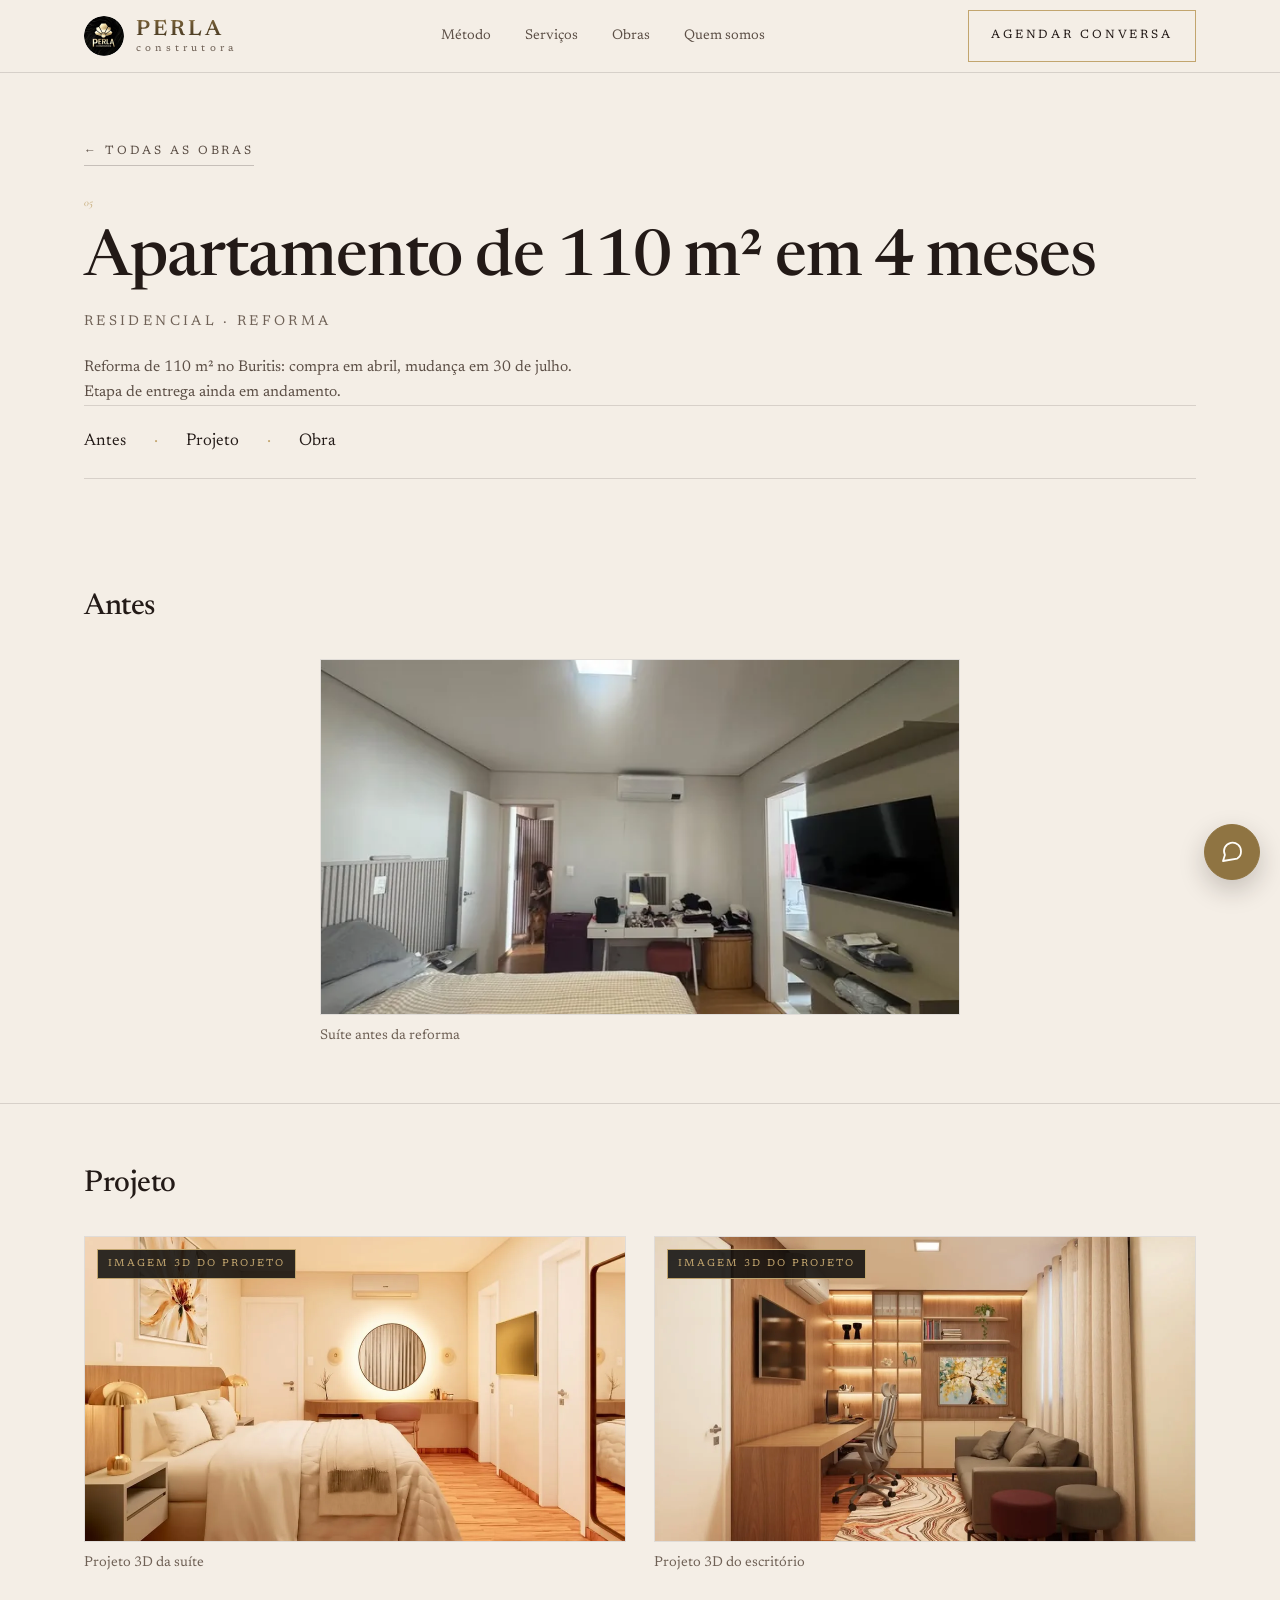
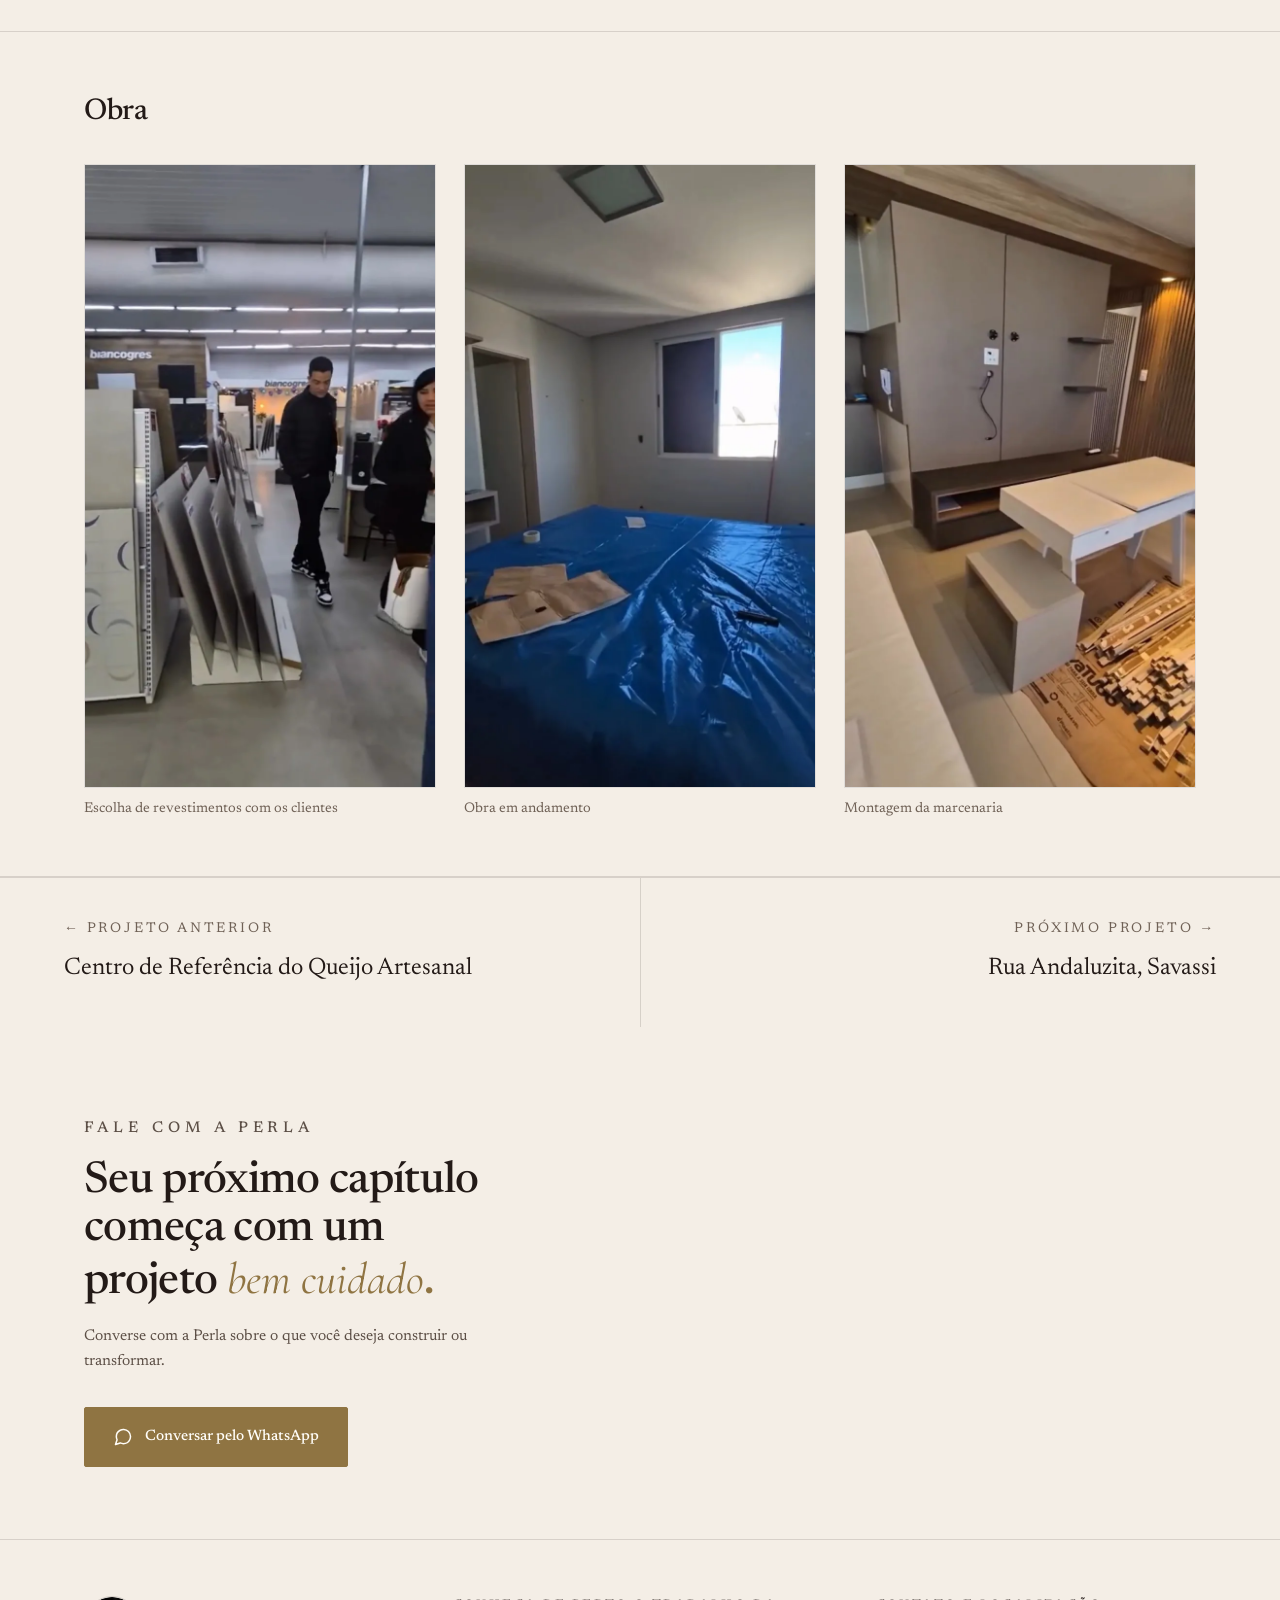
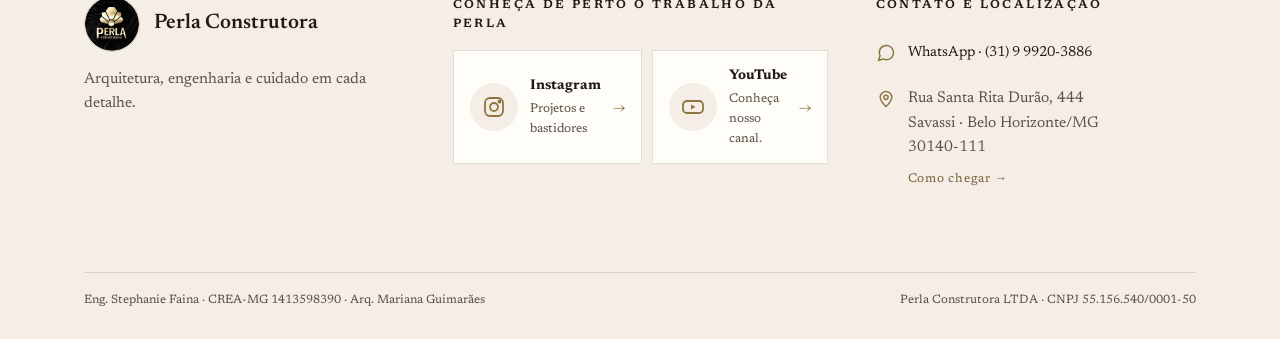
==== commit ac4d26b8: "Adiciona Assistente Perla: widget de pré-atendimento (fluxo guiado) Widget flutuante em todas as 7 p" ====
--- a/obras/apartamento-110m2-buritis/index.html
+++ b/obras/apartamento-110m2-buritis/index.html
@@ -13,7 +13,19 @@
 <link rel="preconnect" href="https://fonts.gstatic.com" crossorigin>
 <link rel="stylesheet" href="https://fonts.googleapis.com/css2?family=Cormorant+Garamond:ital,wght@1,400;1,500&family=Newsreader:ital,opsz,wght@0,6..72,400;0,6..72,500;0,6..72,600;1,6..72,400&display=swap">
 <link rel="stylesheet" href="../../assets/css/obra.css">
-<noscript><style>[data-reveal]{opacity:1 !important;transform:none !important}</style></noscript>
+<noscript><style>
+[data-reveal]{opacity:1 !important;transform:none !important}
+.comp-slider{display:none}
+.comp-frame{aspect-ratio:auto !important;display:flex !important;flex-wrap:wrap;gap:0}
+.comp-frame img{position:static !important;clip-path:none !important;width:50% !important;height:auto !important}
+.comp-antes{order:1}
+.comp-depois{order:2}
+.comp-handle{display:none}
+.comp-label{position:static !important;display:block !important;text-align:center;width:50%}
+.comp-label-antes{order:3}
+.comp-label-depois{order:4}
+</style></noscript>
+<link rel="stylesheet" href="../../assets/css/assistant.css">
 </head>
 <body class="tem-barra-contato">
 <nav class="nav" aria-label="Principal">
@@ -66,7 +78,7 @@
         <h2>Antes</h2>
         <div class="etapa-grid cols-1">
         <figure data-lightbox-index="0">
-          <span class="frame"><picture><source srcset="../../projetos/05-apartamento-110m2-buritis/01-antes-suite-antes-da-reforma.webp" type="image/webp"><img src="../../projetos/05-apartamento-110m2-buritis/01-antes-suite-antes-da-reforma.jpg" alt="Apartamento de 110 m² em 4 meses — Suíte antes da reforma" width="720" height="400" loading="lazy"></picture></span>
+          <span class="frame"><picture><source srcset="../../projetos/05-apartamento-110m2-buritis/01-antes-suite-antes-da-reforma.webp" type="image/webp"><img src="../../projetos/05-apartamento-110m2-buritis/01-antes-suite-antes-da-reforma.jpg" alt="Apartamento de 110 m² em 4 meses — Suíte antes da reforma" width="720" height="400" loading="lazy" tabindex="0" role="button" aria-label="Ampliar: Apartamento de 110 m² em 4 meses — Suíte antes da reforma"></picture></span>
           <figcaption>Suíte antes da reforma</figcaption>
         </figure>
         </div>
@@ -78,11 +90,11 @@
         <h2>Projeto</h2>
         <div class="etapa-grid cols-2">
         <figure data-lightbox-index="1">
-          <span class="frame"><span class="selo">Imagem 3D do projeto</span><picture><source srcset="../../projetos/05-apartamento-110m2-buritis/02-projeto-projeto-3d-da-suite.webp" type="image/webp"><img src="../../projetos/05-apartamento-110m2-buritis/02-projeto-projeto-3d-da-suite.jpg" alt="Apartamento de 110 m² em 4 meses — Projeto 3D da suíte" width="1080" height="608" loading="eager" fetchpriority="high"></picture></span>
+          <span class="frame"><span class="selo">Imagem 3D do projeto</span><picture><source srcset="../../projetos/05-apartamento-110m2-buritis/02-projeto-projeto-3d-da-suite.webp" type="image/webp"><img src="../../projetos/05-apartamento-110m2-buritis/02-projeto-projeto-3d-da-suite.jpg" alt="Apartamento de 110 m² em 4 meses — Projeto 3D da suíte" width="1080" height="608" loading="eager" fetchpriority="high" tabindex="0" role="button" aria-label="Ampliar: Apartamento de 110 m² em 4 meses — Projeto 3D da suíte"></picture></span>
           <figcaption>Projeto 3D da suíte</figcaption>
         </figure>
         <figure data-lightbox-index="2">
-          <span class="frame"><span class="selo">Imagem 3D do projeto</span><picture><source srcset="../../projetos/05-apartamento-110m2-buritis/03-projeto-projeto-3d-do-escritorio.webp" type="image/webp"><img src="../../projetos/05-apartamento-110m2-buritis/03-projeto-projeto-3d-do-escritorio.jpg" alt="Apartamento de 110 m² em 4 meses — Projeto 3D do escritório" width="1080" height="608" loading="lazy"></picture></span>
+          <span class="frame"><span class="selo">Imagem 3D do projeto</span><picture><source srcset="../../projetos/05-apartamento-110m2-buritis/03-projeto-projeto-3d-do-escritorio.webp" type="image/webp"><img src="../../projetos/05-apartamento-110m2-buritis/03-projeto-projeto-3d-do-escritorio.jpg" alt="Apartamento de 110 m² em 4 meses — Projeto 3D do escritório" width="1080" height="608" loading="lazy" tabindex="0" role="button" aria-label="Ampliar: Apartamento de 110 m² em 4 meses — Projeto 3D do escritório"></picture></span>
           <figcaption>Projeto 3D do escritório</figcaption>
         </figure>
         </div>
@@ -94,20 +106,22 @@
         <h2>Obra</h2>
         <div class="etapa-grid cols-3">
         <figure data-lightbox-index="3">
-          <span class="frame"><picture><source srcset="../../projetos/05-apartamento-110m2-buritis/04-obra-escolha-de-revestimentos-com-os-clientes.webp" type="image/webp"><img src="../../projetos/05-apartamento-110m2-buritis/04-obra-escolha-de-revestimentos-com-os-clientes.jpg" alt="Apartamento de 110 m² em 4 meses — Escolha de revestimentos com os clientes" width="720" height="1280" loading="lazy"></picture></span>
+          <span class="frame"><picture><source srcset="../../projetos/05-apartamento-110m2-buritis/04-obra-escolha-de-revestimentos-com-os-clientes.webp" type="image/webp"><img src="../../projetos/05-apartamento-110m2-buritis/04-obra-escolha-de-revestimentos-com-os-clientes.jpg" alt="Apartamento de 110 m² em 4 meses — Escolha de revestimentos com os clientes" width="720" height="1280" loading="lazy" tabindex="0" role="button" aria-label="Ampliar: Apartamento de 110 m² em 4 meses — Escolha de revestimentos com os clientes"></picture></span>
           <figcaption>Escolha de revestimentos com os clientes</figcaption>
         </figure>
         <figure data-lightbox-index="4">
-          <span class="frame"><picture><source srcset="../../projetos/05-apartamento-110m2-buritis/05-obra-obra-em-andamento.webp" type="image/webp"><img src="../../projetos/05-apartamento-110m2-buritis/05-obra-obra-em-andamento.jpg" alt="Apartamento de 110 m² em 4 meses — Obra em andamento" width="720" height="1280" loading="lazy"></picture></span>
+          <span class="frame"><picture><source srcset="../../projetos/05-apartamento-110m2-buritis/05-obra-obra-em-andamento.webp" type="image/webp"><img src="../../projetos/05-apartamento-110m2-buritis/05-obra-obra-em-andamento.jpg" alt="Apartamento de 110 m² em 4 meses — Obra em andamento" width="720" height="1280" loading="lazy" tabindex="0" role="button" aria-label="Ampliar: Apartamento de 110 m² em 4 meses — Obra em andamento"></picture></span>
           <figcaption>Obra em andamento</figcaption>
         </figure>
         <figure data-lightbox-index="5">
-          <span class="frame"><picture><source srcset="../../projetos/05-apartamento-110m2-buritis/06-obra-montagem-da-marcenaria.webp" type="image/webp"><img src="../../projetos/05-apartamento-110m2-buritis/06-obra-montagem-da-marcenaria.jpg" alt="Apartamento de 110 m² em 4 meses — Montagem da marcenaria" width="720" height="1280" loading="lazy"></picture></span>
+          <span class="frame"><picture><source srcset="../../projetos/05-apartamento-110m2-buritis/06-obra-montagem-da-marcenaria.webp" type="image/webp"><img src="../../projetos/05-apartamento-110m2-buritis/06-obra-montagem-da-marcenaria.jpg" alt="Apartamento de 110 m² em 4 meses — Montagem da marcenaria" width="720" height="1280" loading="lazy" tabindex="0" role="button" aria-label="Ampliar: Apartamento de 110 m² em 4 meses — Montagem da marcenaria"></picture></span>
           <figcaption>Montagem da marcenaria</figcaption>
         </figure>
         </div>
       </div>
     </section>
+
+
 
 <nav class="obra-prox" aria-label="Outros projetos">
   <a href="../centro-referencia-queijo-artesanal/index.html"><span class="lbl">← Projeto anterior</span><span class="tt">Centro de Referência do Queijo Artesanal</span></a>
@@ -216,6 +230,7 @@
 </script>
 <script>
 // Lightbox — tela cheia, setas + teclado, Esc fecha, contador "n / total", legenda e etapa.
+// Ao fechar, o foco volta pra miniatura que abriu a foto (nunca some pro topo da página).
 (function () {
   var fotos = JSON.parse(document.getElementById('fotos-data').textContent);
   var lb = document.getElementById('lightbox');
@@ -224,6 +239,7 @@
   var etapaEl = document.getElementById('lightbox-etapa');
   var contador = document.getElementById('lightbox-contador');
   var atual = 0;
+  var gatilho = null;
 
   function mostrar(i) {
     atual = (i + fotos.length) % fotos.length;
@@ -234,12 +250,29 @@
     etapaEl.textContent = f.etapa;
     contador.textContent = (atual + 1) + ' / ' + fotos.length;
   }
-  function abrir(i) { mostrar(i); lb.classList.add('open'); document.body.classList.add('nav-open', 'esconder-barra-contato'); }
-  function fechar() { lb.classList.remove('open'); document.body.classList.remove('nav-open', 'esconder-barra-contato'); }
+  function abrir(i, origem) {
+    gatilho = origem || null;
+    mostrar(i);
+    lb.classList.add('open');
+    document.body.classList.add('nav-open', 'esconder-barra-contato');
+    lb.querySelector('.fechar').focus();
+  }
+  function fechar() {
+    lb.classList.remove('open');
+    document.body.classList.remove('nav-open', 'esconder-barra-contato');
+    if (gatilho) { gatilho.focus(); gatilho = null; }
+  }
 
   document.querySelectorAll('[data-lightbox-index]').forEach(function (fig) {
-    fig.querySelector('img').addEventListener('click', function () {
-      abrir(parseInt(fig.getAttribute('data-lightbox-index'), 10));
+    var alvo = fig.querySelector('img');
+    alvo.addEventListener('click', function () {
+      abrir(parseInt(fig.getAttribute('data-lightbox-index'), 10), alvo);
+    });
+    alvo.addEventListener('keydown', function (e) {
+      if (e.key === 'Enter' || e.key === ' ') {
+        e.preventDefault();
+        abrir(parseInt(fig.getAttribute('data-lightbox-index'), 10), alvo);
+      }
     });
   });
   lb.querySelector('.fechar').addEventListener('click', fechar);
@@ -254,5 +287,18 @@
   });
 })();
 </script>
+<script>
+// Comparador antes/depois: input range nativo (mouse, toque e teclado já funcionam sem código
+// extra) controla quanto da foto "depois" fica visível por cima da foto "antes".
+(function () {
+  var frame = document.getElementById('comp-frame');
+  var slider = document.getElementById('comp-slider');
+  if (!frame || !slider) return;
+  slider.addEventListener('input', function () {
+    frame.style.setProperty('--pos', slider.value + '%');
+  });
+})();
+</script>
+<script src="../../assets/js/assistant.js" defer></script>
 </body>
 </html>
--- a/assets/css/obra.css
+++ b/assets/css/obra.css
@@ -69,7 +69,7 @@
 @media (max-width:480px){.nav .btn{padding:11px 14px;font-size:10px;letter-spacing:.18em}}
 
 /* ============ TOPO DO PROJETO ============ */
-.obra-topo{padding-block:clamp(48px,8vw,96px) clamp(40px,6vw,64px)}
+.obra-topo{padding-block:clamp(40px,6vw,64px) clamp(32px,5vw,48px)}
 .obra-topo .voltar{display:inline-flex;align-items:center;gap:8px;margin-bottom:28px}
 .obra-topo h1{font-size:clamp(34px,5.4vw,64px);line-height:1.04;margin-top:14px}
 .obra-topo .t{display:block;margin-top:18px;font-size:var(--fs-meta);letter-spacing:.24em;text-transform:uppercase;color:var(--perola-3)}
@@ -85,9 +85,27 @@
 /* Todas as fotos de cada etapa ficam na própria página, sempre visíveis — nada aqui depende de
    clique nem de animação para aparecer (a revelação ao rolar é usada só em outras seções do site,
    nunca na galeria: script lento, bloqueado ou com erro nunca pode deixar uma foto invisível). */
-.etapa-bloco{padding-block:clamp(40px,6vw,72px);border-bottom:1px solid var(--linha);scroll-margin-top:104px}
+.etapa-bloco{padding-block:clamp(40px,5vw,56px);border-bottom:1px solid var(--linha);scroll-margin-top:104px}
 .etapa-bloco:last-of-type{border-bottom:0}
 .etapa-bloco h2{font-size:clamp(22px,2.6vw,30px);margin-bottom:28px}
+
+/* Comparador antes/depois: só existe quando o manifest declara duas fotos da mesma cena
+   (mesmo post, mesmo ângulo) — nunca forçado quando as fotos disponíveis não combinam de verdade. */
+.comparador-secao{padding-block:clamp(40px,5vw,56px);border-bottom:1px solid var(--linha)}
+.comparador-secao h2{font-size:clamp(22px,2.6vw,30px)}
+.comp-legenda-topo{margin-top:12px;color:var(--perola-2);font-size:var(--fs-support);max-width:60ch}
+.comp-frame{position:relative;margin-top:28px;aspect-ratio:3/2;max-width:900px;overflow:hidden;border:1px solid var(--linha);--pos:50%}
+.comp-frame img{position:absolute;inset:0;width:100%;height:100%;object-fit:cover;display:block;-webkit-user-select:none;user-select:none;pointer-events:none}
+.comp-antes{clip-path:inset(0 calc(100% - var(--pos)) 0 0)}
+.comp-handle{position:absolute;top:0;bottom:0;left:var(--pos);width:2px;margin-left:-1px;background:var(--ouro);pointer-events:none}
+.comp-handle::before{content:"";position:absolute;top:50%;left:50%;width:34px;height:34px;border-radius:50%;background:var(--ouro);transform:translate(-50%,-50%)}
+.comp-label{position:absolute;top:16px;padding:5px 12px;font-size:11px;letter-spacing:.08em;text-transform:uppercase;background:rgba(14,13,12,.55);color:#EFE7D6;pointer-events:none}
+.comp-label-antes{left:16px}
+.comp-label-depois{right:16px}
+.comp-slider{width:100%;max-width:900px;display:block;margin:18px 0 0;appearance:none;height:4px;background:var(--linha-2);border-radius:999px;outline-offset:6px}
+.comp-slider::-webkit-slider-thumb{appearance:none;width:22px;height:22px;border-radius:50%;background:var(--ouro);border:3px solid var(--onix);cursor:ew-resize}
+.comp-slider::-moz-range-thumb{width:22px;height:22px;border-radius:50%;background:var(--ouro);border:3px solid var(--onix);cursor:ew-resize}
+@media (max-width:600px){.comp-label{top:10px;font-size:10px;padding:4px 9px}}
 
 /* Grade responsiva real: até 3 colunas no desktop, 2 no tablet, 1 no celular — número de colunas
    por bloco nunca passa do número de fotos daquele bloco (uma foto sozinha não fica esticada numa
@@ -103,6 +121,7 @@
 .etapa-grid figure{margin:0}
 .etapa-grid .frame{position:relative;background:var(--onix-2);border:1px solid var(--linha);display:block}
 .etapa-grid img{width:100%;height:auto;cursor:zoom-in;display:block}
+.etapa-grid img:focus-visible{outline:2px solid var(--ouro);outline-offset:-2px}
 .etapa-grid figcaption{margin-top:10px;font-size:var(--fs-meta);color:var(--perola-3)}
 .selo{position:absolute;top:12px;left:12px;z-index:2;background:rgba(14,13,12,.86);border:1px solid var(--ouro);color:var(--ouro);font-size:10px;letter-spacing:.2em;text-transform:uppercase;padding:6px 10px}
 .selo.entregue{left:auto;right:12px;border-color:var(--linha-2);color:var(--perola-2)}
@@ -117,7 +136,7 @@
 .etapa-grid.mini figure{flex:0 1 340px;max-width:min(100%,var(--fw,340px))}
 
 /* ============ CTA FINAL ============ */
-.obra-cta{padding-block:clamp(64px,9vw,120px);text-align:center;border-top:1px solid var(--linha)}
+.obra-cta{padding-block:clamp(48px,6vw,72px);text-align:center;border-top:1px solid var(--linha)}
 .obra-cta h2{font-size:clamp(28px,4vw,44px)}
 .obra-cta .btn{margin-top:28px}
 
@@ -148,7 +167,7 @@
 
 /* ============ FAIXA DE CONTATO + RODAPÉ (tema claro — idêntico ao index.html) ============ */
 .paper{background:var(--papel);color:var(--tinta)}
-.cta-contato{text-align:left;padding-block:clamp(56px,8vw,96px)}
+.cta-contato{text-align:left;padding-block:clamp(48px,6vw,72px)}
 .cta-contato h2{font-size:clamp(28px,4vw,44px);line-height:1.1;max-width:16ch;color:var(--tinta)}
 .cta-contato p{color:var(--tinta-2);max-width:48ch;margin-top:18px;font-size:var(--fs-support)}
 .cta-contato .ctas{display:flex;flex-wrap:wrap;gap:20px;align-items:center;margin-top:32px}
--- a/assets/css/assistant.css
+++ b/assets/css/assistant.css
@@ -0,0 +1,103 @@
+/* ============ ASSISTENTE PERLA (widget de pré-atendimento) ============
+   Fluxo guiado determinístico (perguntas/botões/texto livre) que organiza um resumo e monta um
+   link de WhatsApp — não há serviço de IA real por trás (ver assistant.js). Reaproveita os tokens
+   de cor já declarados em :root pelo próprio site (--onix/--perola/--ouro/--linha-p etc.), então
+   funciona igual na home (tema claro) e nas páginas de projeto sem redeclarar nada.
+   z-index: fica sempre abaixo do menu mobile (.nav-mobile, z9) e do lightbox das obras (z50) — se
+   qualquer um dos dois abrir por cima, o widget correspondente é coberto naturalmente. */
+
+.pa-fab{position:fixed;right:20px;bottom:20px;z-index:8;width:56px;height:56px;border-radius:50%;
+  border:1px solid var(--ouro-paper,var(--ouro));background:var(--ouro-paper,var(--ouro));color:#FFFDF8;
+  display:flex;align-items:center;justify-content:center;cursor:pointer;appearance:none;
+  box-shadow:0 10px 26px rgba(35,26,23,.22);transition:transform .2s ease,box-shadow .2s ease}
+.pa-fab:hover{transform:translateY(-2px);box-shadow:0 14px 32px rgba(35,26,23,.28)}
+.pa-fab:focus-visible{outline:2px solid var(--ouro);outline-offset:3px}
+.pa-fab svg{width:24px;height:24px}
+.pa-fab .pa-fab-fechar{display:none}
+.pa-fab[aria-expanded="true"] .pa-fab-abrir{display:none}
+.pa-fab[aria-expanded="true"] .pa-fab-fechar{display:block}
+@media (max-width:640px){.pa-fab{right:16px;bottom:calc(64px + env(safe-area-inset-bottom,0px) + 14px)}}
+body.pa-fab-oculto .pa-fab,body.pa-fab-oculto .pa-invite{display:none}
+
+/* Convite (balão) — mesma âncora do botão, some com um clique em "Começar" ou no × */
+.pa-invite{position:fixed;right:20px;bottom:86px;z-index:8;max-width:272px;background:var(--onix-2,#FFFDF8);
+  border:1px solid var(--linha-p);box-shadow:0 14px 34px rgba(35,26,23,.14);padding:16px 16px 14px;
+  display:none}
+.pa-invite.mostrar{display:block}
+@media (max-width:640px){.pa-invite{right:16px;bottom:calc(64px + env(safe-area-inset-bottom,0px) + 82px);max-width:calc(100vw - 32px)}}
+@media (prefers-reduced-motion:no-preference){
+  .pa-invite.mostrar{animation:pa-surgir .3s cubic-bezier(.2,.7,.1,1) both}
+  @keyframes pa-surgir{from{opacity:0;transform:translateY(8px)}to{opacity:1;transform:none}}
+}
+.pa-invite p{margin:0;font-size:14px;line-height:1.45;color:var(--tinta,var(--perola));font-family:var(--display)}
+.pa-invite-acoes{display:flex;align-items:center;justify-content:space-between;gap:10px;margin-top:12px}
+.pa-invite-comecar{appearance:none;cursor:pointer;border:1px solid var(--ouro-paper,var(--ouro));background:var(--ouro-paper,var(--ouro));
+  color:#FFFDF8;font-size:12px;letter-spacing:.06em;padding:9px 16px;font-family:inherit;font-weight:500}
+.pa-invite-comecar:hover{background:var(--tinta,#332921)}
+.pa-invite-fechar{appearance:none;cursor:pointer;border:0;background:none;color:var(--tinta-2,var(--perola-3));width:32px;height:32px;
+  display:flex;align-items:center;justify-content:center;flex:0 0 auto}
+.pa-invite-fechar svg{width:14px;height:14px}
+.pa-invite button:focus-visible{outline:2px solid var(--ouro);outline-offset:2px}
+
+/* Painel do chat */
+.pa-panel{position:fixed;right:20px;bottom:86px;z-index:8;width:min(376px,calc(100vw - 32px));
+  height:min(560px,calc(100vh - 120px));display:none;flex-direction:column;background:var(--onix-2,#FFFDF8);
+  border:1px solid var(--linha-p);box-shadow:0 20px 50px rgba(35,26,23,.22)}
+.pa-panel.aberto{display:flex}
+@media (max-width:640px){
+  .pa-panel{right:0;left:0;bottom:0;width:100%;height:min(78vh,100dvh - 64px);border-left:0;border-right:0;border-bottom:0}
+}
+.pa-cabecalho{display:flex;align-items:center;gap:10px;padding:14px 16px;border-bottom:1px solid var(--linha-p);flex:0 0 auto}
+.pa-cabecalho .pa-avatar{width:30px;height:30px;border-radius:50%;background:var(--ouro-paper,var(--ouro));color:#FFFDF8;
+  display:flex;align-items:center;justify-content:center;font-family:var(--num);font-style:italic;font-size:15px;flex:0 0 auto}
+.pa-cabecalho .pa-titulos{flex:1 1 auto;min-width:0}
+.pa-cabecalho b{display:block;font-size:14px;color:var(--tinta,var(--perola))}
+.pa-cabecalho span{display:block;font-size:11px;color:var(--tinta-2,var(--perola-3))}
+.pa-acao-topo{appearance:none;cursor:pointer;border:0;background:none;color:var(--tinta-2,var(--perola-3));width:30px;height:30px;
+  display:flex;align-items:center;justify-content:center;flex:0 0 auto}
+.pa-acao-topo:hover{color:var(--tinta,var(--perola))}
+.pa-acao-topo svg{width:15px;height:15px}
+.pa-acao-topo:focus-visible,.pa-quick button:focus-visible,.pa-enviar:focus-visible,.pa-campo textarea:focus-visible{outline:2px solid var(--ouro);outline-offset:2px}
+
+.pa-aviso{flex:0 0 auto;padding:10px 16px;font-size:11px;line-height:1.4;color:var(--tinta-2,var(--perola-3));
+  background:rgba(194,165,110,.08);border-bottom:1px solid var(--linha-p)}
+
+.pa-corpo{flex:1 1 auto;overflow-y:auto;padding:14px 16px;display:flex;flex-direction:column;gap:12px;min-height:0}
+.pa-msg{max-width:86%;font-size:13.5px;line-height:1.5;padding:10px 13px;border:1px solid var(--linha-p)}
+.pa-msg.bot{align-self:flex-start;background:var(--onix,#F4EEE6);color:var(--tinta,var(--perola));border-bottom-left-radius:0}
+.pa-msg.user{align-self:flex-end;background:var(--ouro-paper,var(--ouro));color:#FFFDF8;border-color:transparent;border-bottom-right-radius:0}
+.pa-msg.user *{color:inherit}
+
+.pa-quick{display:flex;flex-wrap:wrap;gap:8px;align-self:flex-start;max-width:100%}
+.pa-quick button{appearance:none;cursor:pointer;font-family:inherit;font-size:12.5px;padding:8px 14px;
+  border:1px solid var(--linha-p);background:#FFFDF8;color:var(--tinta,var(--perola));transition:border-color .2s ease,background-color .2s ease}
+.pa-quick button:hover{border-color:var(--ouro-paper,var(--ouro))}
+.pa-quick button.selecionada{background:var(--ouro-paper,var(--ouro));border-color:var(--ouro-paper,var(--ouro));color:#FFFDF8}
+
+.pa-rodape{flex:0 0 auto;border-top:1px solid var(--linha-p);padding:10px 12px;display:flex;flex-direction:column;gap:8px}
+.pa-nav-rodape{display:flex;align-items:center;justify-content:space-between;gap:8px;flex-wrap:wrap}
+.pa-link-rodape{appearance:none;cursor:pointer;border:0;background:none;font-family:inherit;font-size:11.5px;
+  letter-spacing:.03em;color:var(--ouro-paper-texto,var(--ouro-deep));padding:4px 2px;text-decoration:underline;text-underline-offset:2px}
+.pa-link-rodape:disabled{opacity:.4;cursor:default;text-decoration:none}
+.pa-campo{display:flex;align-items:flex-end;gap:8px}
+.pa-campo label{position:absolute;width:1px;height:1px;overflow:hidden;clip:rect(0 0 0 0);white-space:nowrap}
+.pa-campo textarea{flex:1 1 auto;resize:none;max-height:88px;font-family:inherit;font-size:13.5px;line-height:1.4;
+  padding:9px 12px;border:1px solid var(--linha-p);background:#FFFDF8;color:var(--tinta,var(--perola))}
+.pa-enviar{appearance:none;cursor:pointer;flex:0 0 auto;width:38px;height:38px;border:1px solid var(--ouro-paper,var(--ouro));
+  background:var(--ouro-paper,var(--ouro));color:#FFFDF8;display:flex;align-items:center;justify-content:center}
+.pa-enviar:disabled{opacity:.45;cursor:default}
+.pa-enviar svg{width:15px;height:15px}
+
+/* Resumo final */
+.pa-resumo{border:1px solid var(--linha-p);background:var(--onix,#F4EEE6);padding:12px 14px;font-size:12.5px;
+  line-height:1.65;color:var(--tinta-2,var(--perola-3));white-space:pre-wrap}
+.pa-resumo b{color:var(--tinta,var(--perola))}
+.pa-cta-final{display:flex;flex-direction:column;gap:8px;align-self:stretch}
+.pa-btn-principal{appearance:none;cursor:pointer;text-align:center;font-family:inherit;font-size:13px;font-weight:500;
+  padding:11px 16px;border:1px solid var(--ouro-paper,var(--ouro));background:var(--ouro-paper,var(--ouro));color:#FFFDF8;text-decoration:none;display:block}
+.pa-btn-secundario{appearance:none;cursor:pointer;text-align:center;font-family:inherit;font-size:12.5px;
+  padding:9px 16px;border:1px solid var(--linha-p);background:none;color:var(--tinta,var(--perola))}
+
+@media (prefers-reduced-motion:no-preference){
+  .pa-panel{transition:opacity .2s ease,transform .2s ease}
+}
